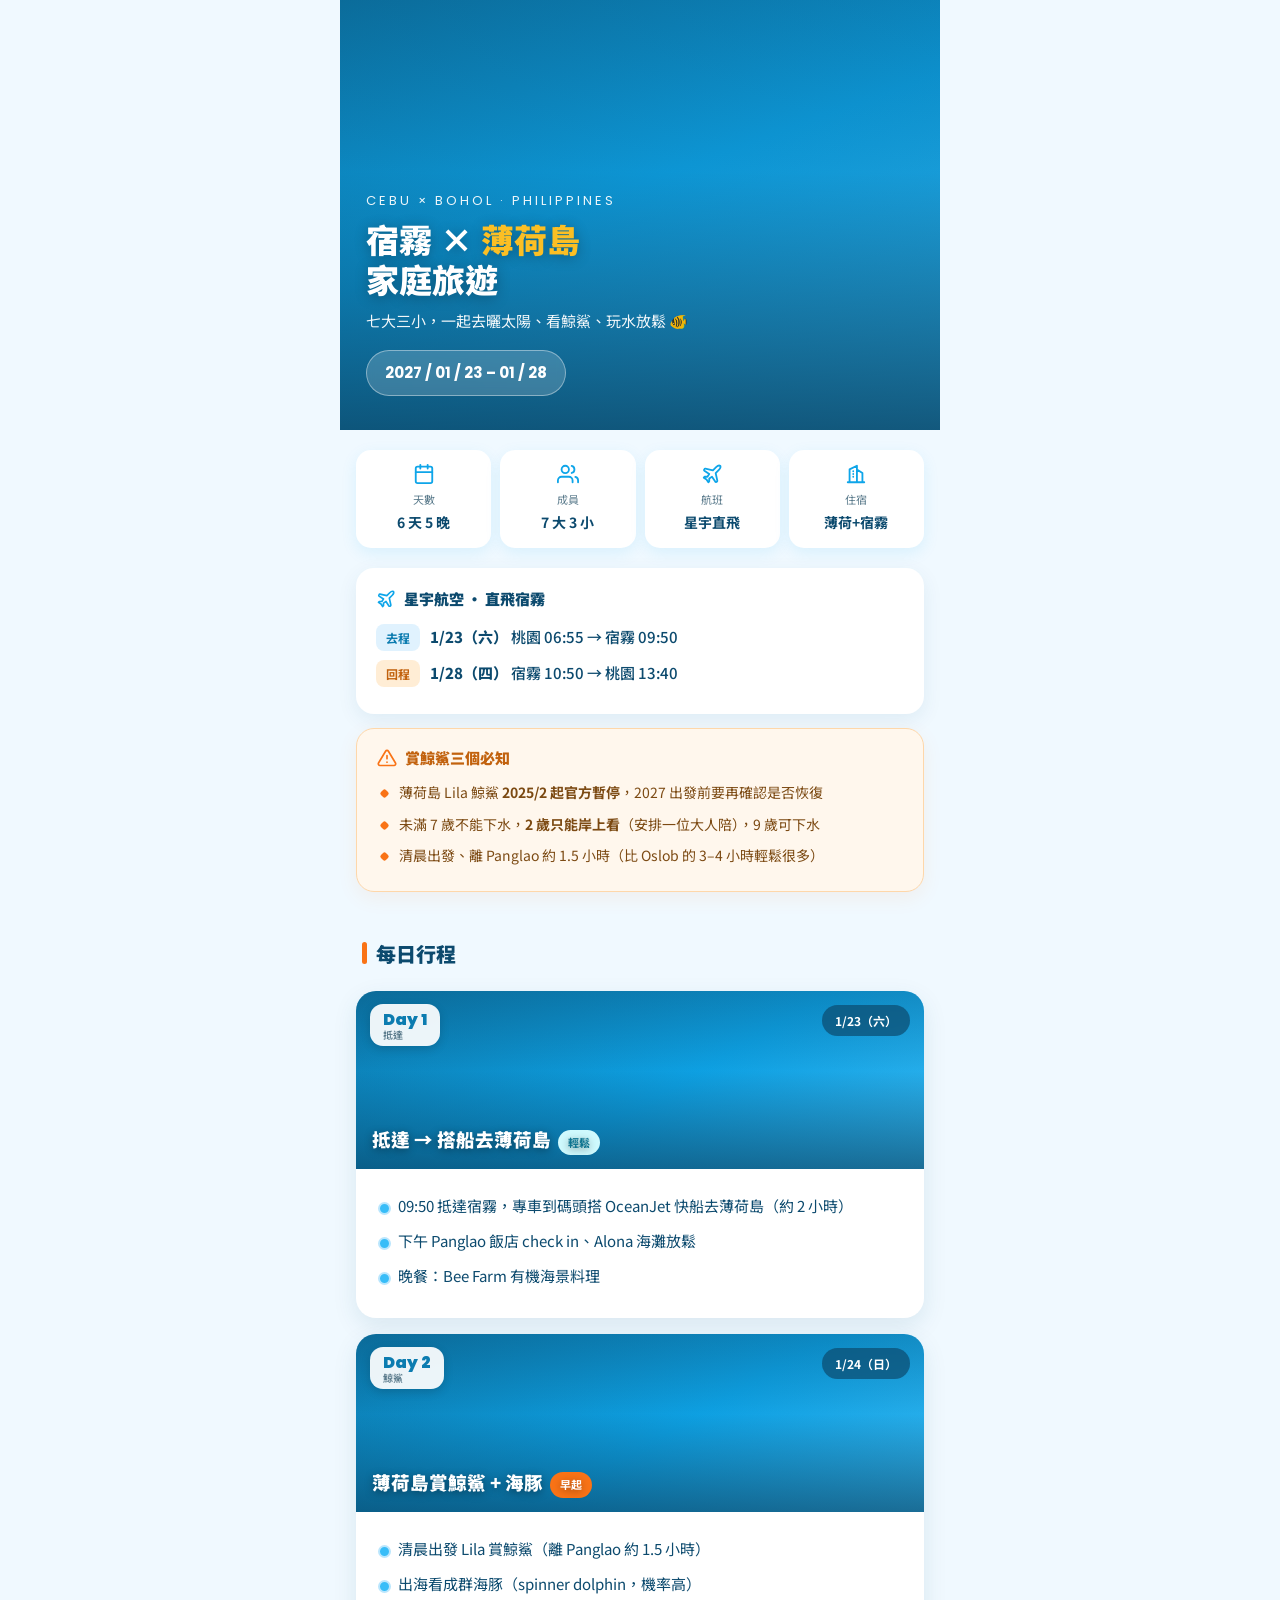
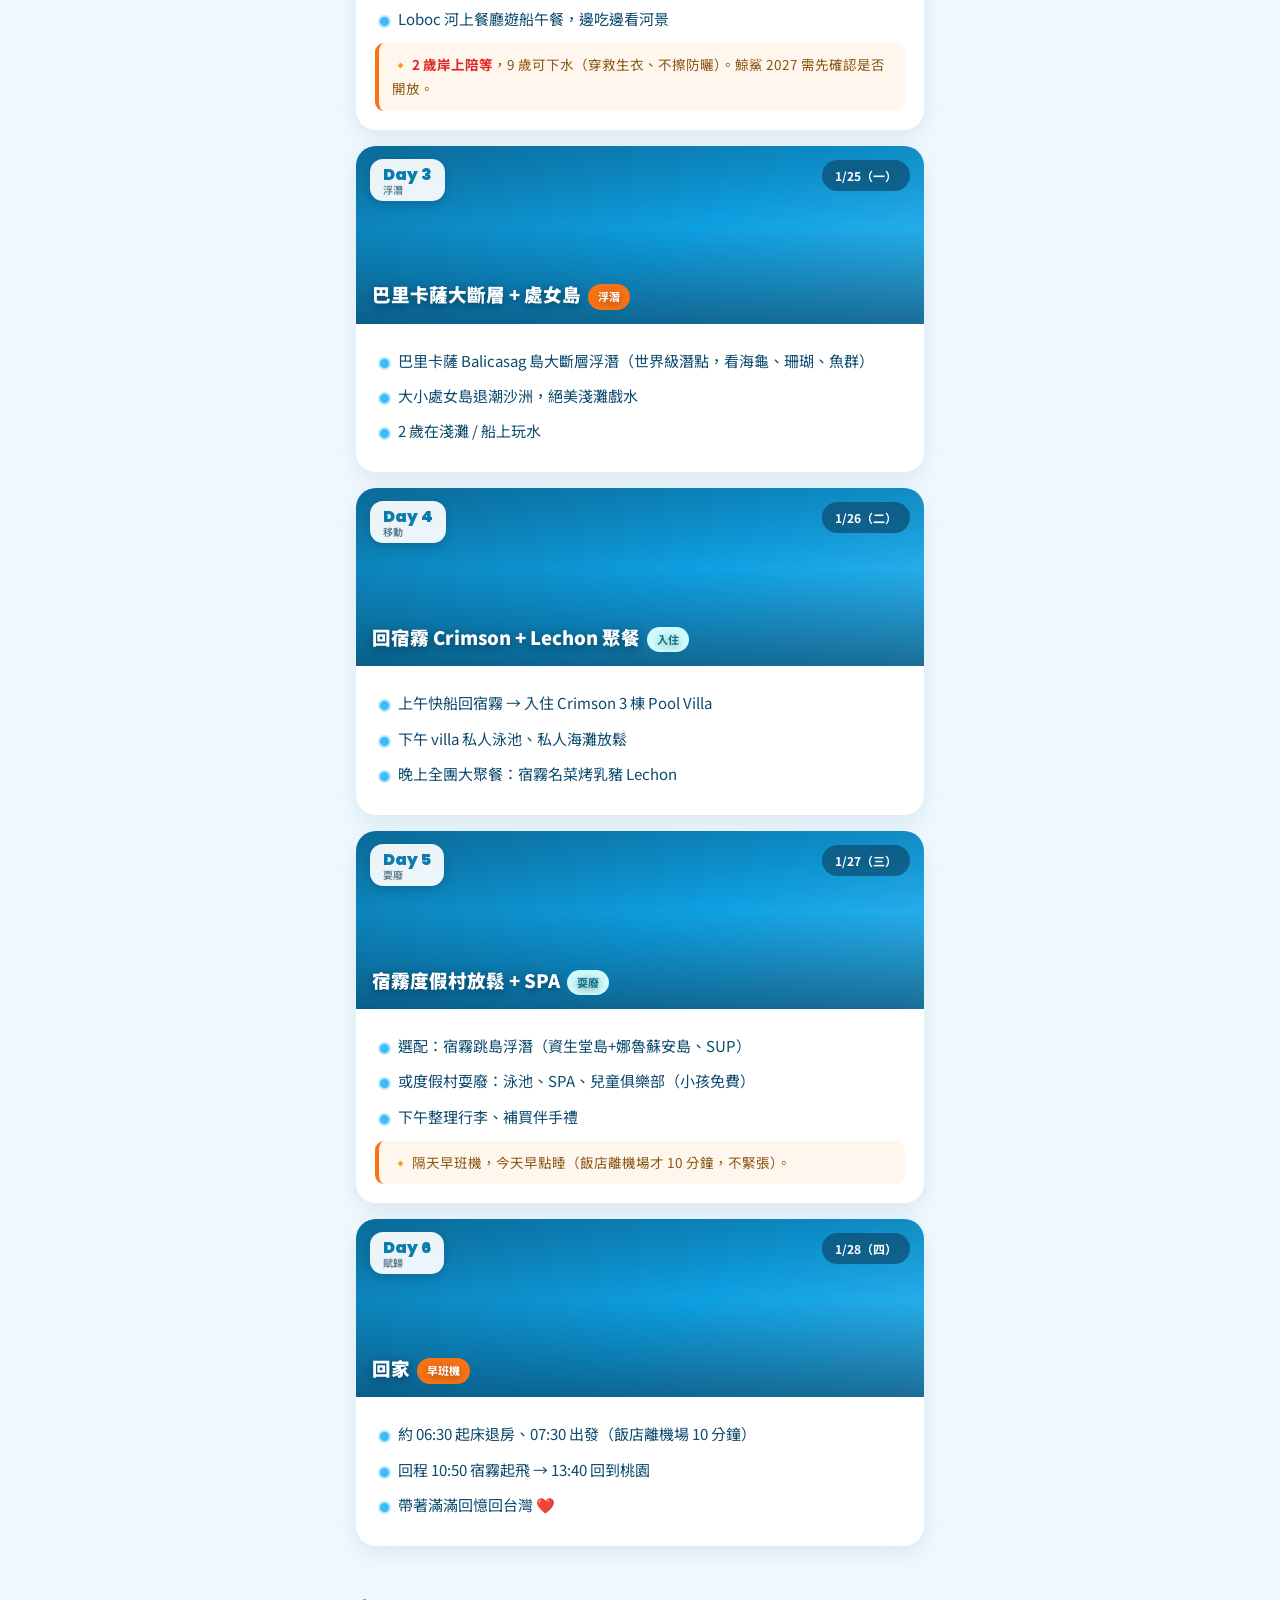
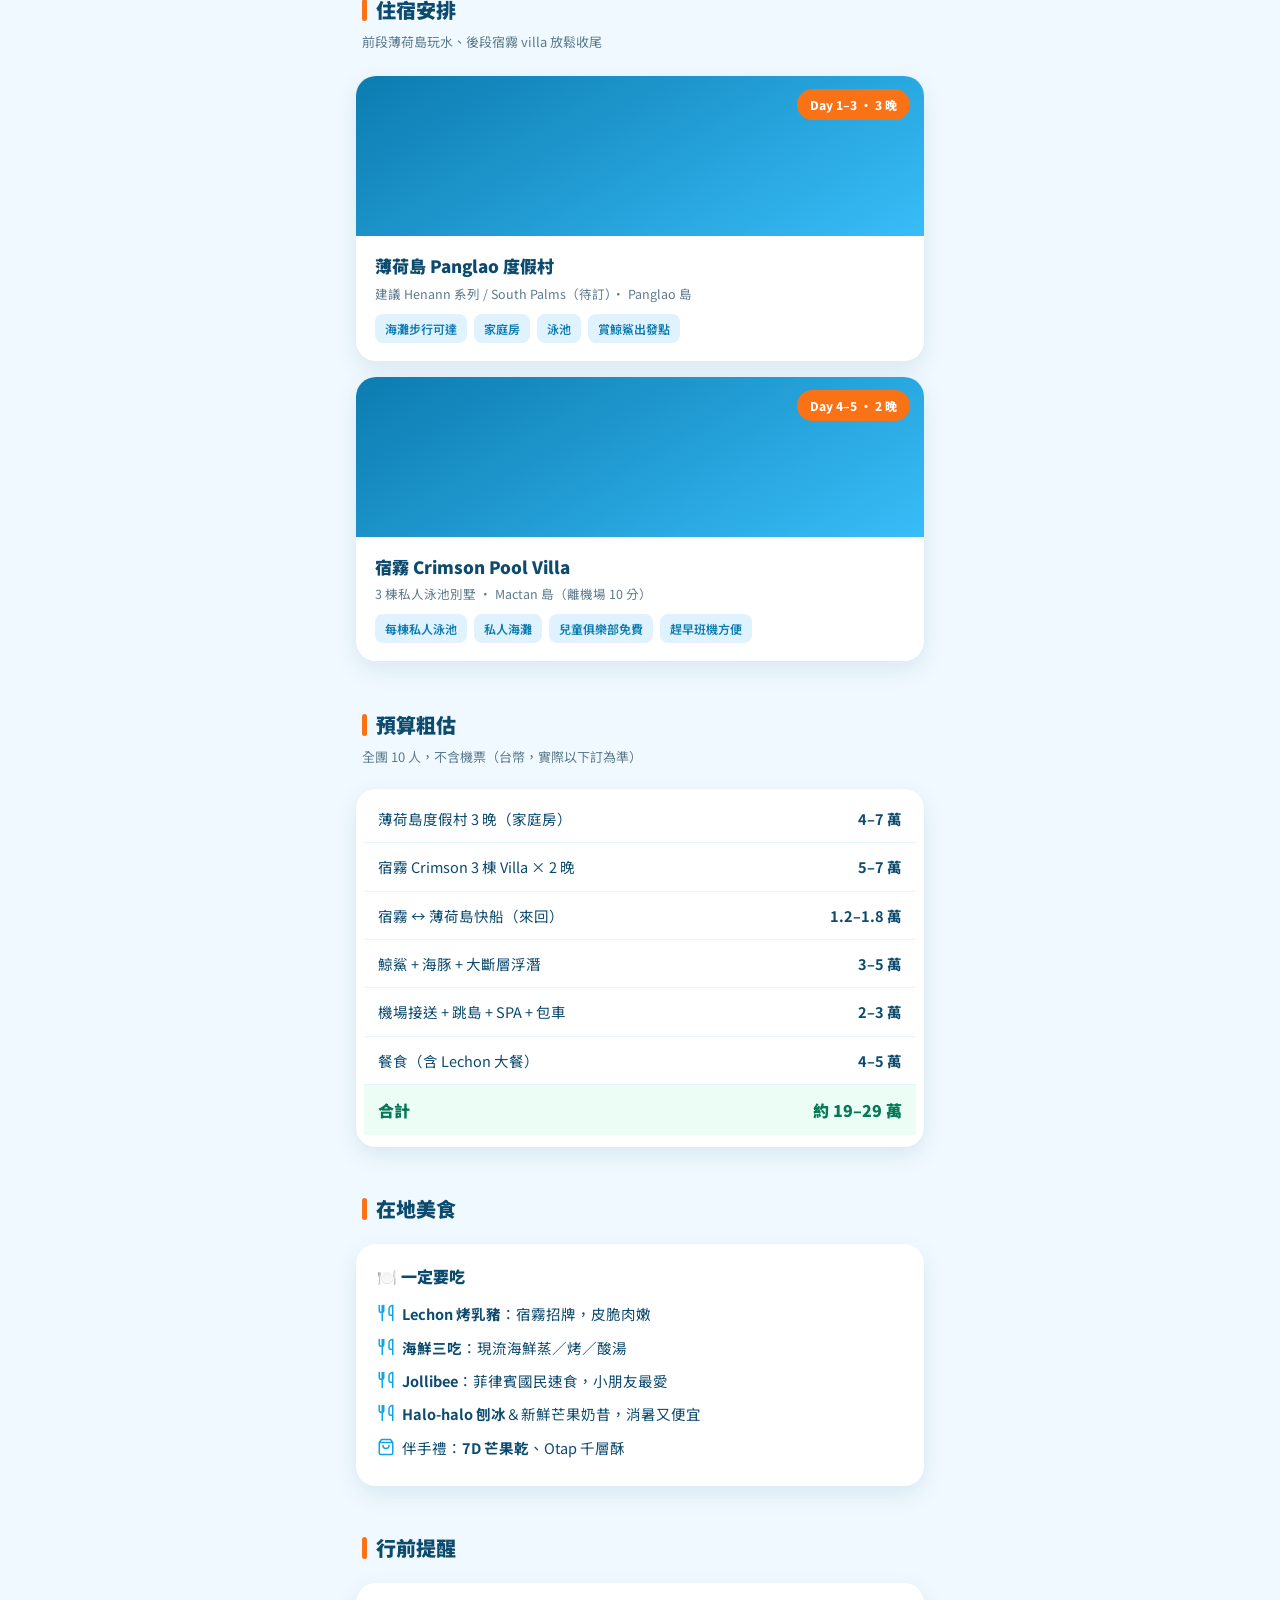
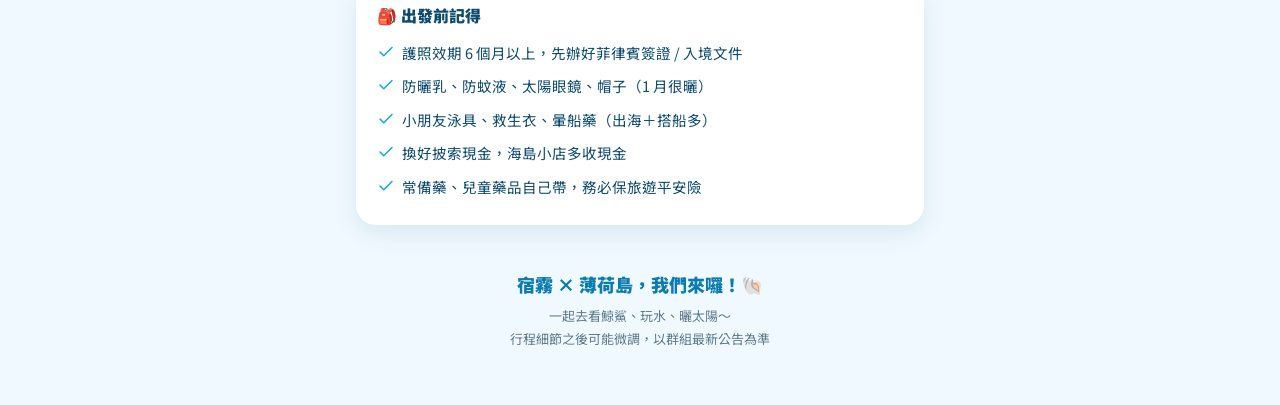
==== index.html @ 13f74c74 "宿霧薄荷島家庭旅遊行程 2027 Co-Authored-By: Claude Opus 4.8 (1M context) <noreply@anthropic.com>" ====
<!DOCTYPE html>
<html lang="zh-Hant">
<head>
<meta charset="UTF-8">
<meta name="viewport" content="width=device-width, initial-scale=1.0">
<title>宿霧 × 薄荷島家庭旅遊 2027 · 七大三小</title>
<link rel="preconnect" href="https://fonts.googleapis.com">
<link rel="preconnect" href="https://fonts.gstatic.com" crossorigin>
<link href="https://fonts.googleapis.com/css2?family=Noto+Sans+TC:wght@400;500;700;900&family=Poppins:wght@600;800&display=swap" rel="stylesheet">
<style>
  *{margin:0;padding:0;box-sizing:border-box;-webkit-tap-highlight-color:transparent;}
  :root{
    --primary:#0EA5E9; --primary-d:#0C7CB0; --secondary:#38BDF8;
    --cta:#F97316; --bg:#F0F9FF; --ink:#0C4A6E; --muted:#5b7b8c;
    --card:#ffffff; --sun:#FBBF24;
  }
  html{scroll-behavior:smooth;}
  body{
    font-family:"Noto Sans TC",-apple-system,"PingFang TC","Microsoft JhengHei",sans-serif;
    background:var(--bg); color:var(--ink); line-height:1.75; padding-bottom:48px;
  }
  .en{font-family:"Poppins","Noto Sans TC",sans-serif;}
  .wrap{max-width:600px;margin:0 auto;}
  img{display:block;width:100%;height:100%;object-fit:cover;}

  /* HERO */
  .hero{position:relative;height:430px;overflow:hidden;
    background:linear-gradient(160deg,#0C7CB0,#0EA5E9 45%,#38BDF8);}
  .hero>img{position:absolute;inset:0;}
  .hero::after{content:"";position:absolute;inset:0;
    background:linear-gradient(180deg,rgba(8,60,90,.25) 0%,rgba(8,60,90,.15) 40%,rgba(8,60,90,.78) 100%);}
  .hero-text{position:absolute;left:0;right:0;bottom:0;z-index:2;padding:0 26px 34px;color:#fff;}
  .hero-kicker{font-size:13px;letter-spacing:3px;opacity:.92;margin-bottom:8px;}
  .hero h1{font-size:33px;font-weight:900;line-height:1.2;text-shadow:0 2px 14px rgba(0,0,0,.3);}
  .hero h1 .accent{color:var(--sun);}
  .hero-sub{font-size:15px;margin-top:8px;opacity:.95;}
  .hero-date{display:inline-flex;align-items:center;gap:7px;margin-top:16px;
    background:rgba(255,255,255,.18);border:1px solid rgba(255,255,255,.4);
    backdrop-filter:blur(4px);border-radius:999px;padding:9px 18px;font-weight:700;font-size:15px;}

  /* INFO CHIPS */
  .info{display:grid;grid-template-columns:repeat(4,1fr);gap:9px;padding:20px 16px 6px;}
  .chip{background:var(--card);border-radius:15px;padding:13px 8px;text-align:center;
    box-shadow:0 5px 16px rgba(14,165,233,.10);}
  .chip .ic{color:var(--primary);margin:0 auto 5px;display:block;}
  .chip .label{font-size:11px;color:var(--muted);}
  .chip .val{font-size:14px;font-weight:700;margin-top:1px;}

  /* SECTION TITLE */
  .sec{font-size:20px;font-weight:900;padding:30px 22px 4px;display:flex;align-items:center;gap:9px;}
  .sec .bar{width:5px;height:22px;background:var(--cta);border-radius:3px;display:inline-block;}
  .sec-note{font-size:13px;color:var(--muted);padding:0 22px 6px;}

  /* FLIGHT CARD */
  .flight{background:var(--card);margin:14px 16px;border-radius:18px;padding:18px 20px;
    box-shadow:0 6px 20px rgba(12,74,110,.08);}
  .flight h3{font-size:15px;font-weight:900;margin-bottom:12px;display:flex;align-items:center;gap:8px;}
  .leg{display:flex;align-items:center;gap:10px;margin:9px 0;font-size:15px;}
  .leg .pill{font-size:12px;font-weight:700;border-radius:8px;padding:3px 10px;flex-shrink:0;}
  .pill.go{background:#e0f2fe;color:var(--primary-d);}
  .pill.back{background:#ffedd5;color:#c2620e;}
  .leg .route{font-weight:500;}
  .leg .route b{font-weight:800;}

  /* ALERT */
  .alert{background:#fff7ed;border:1px solid #fed7aa;margin:14px 16px;border-radius:18px;padding:16px 20px;
    box-shadow:0 6px 20px rgba(249,115,22,.08);}
  .alert h3{font-size:15px;font-weight:900;color:#c2620e;margin-bottom:9px;display:flex;align-items:center;gap:8px;}
  .alert ul{list-style:none;}
  .alert li{font-size:14px;padding-left:22px;position:relative;margin:7px 0;color:#7c4a13;}
  .alert li::before{content:"";position:absolute;left:4px;top:10px;width:7px;height:7px;border-radius:2px;background:var(--cta);transform:rotate(45deg);}

  /* DAY CARD */
  .day{background:var(--card);margin:16px 16px;border-radius:20px;overflow:hidden;
    box-shadow:0 8px 24px rgba(12,74,110,.10);}
  .day-photo{position:relative;height:178px;
    background:linear-gradient(150deg,var(--primary-d),var(--primary) 55%,var(--secondary));}
  .day-photo>img{position:absolute;inset:0;}
  .day-photo::after{content:"";position:absolute;inset:0;
    background:linear-gradient(180deg,rgba(8,60,90,.28),rgba(8,60,90,.05) 45%,rgba(8,60,90,.62));}
  .day-badge{position:absolute;top:13px;left:14px;z-index:2;
    background:rgba(255,255,255,.92);color:var(--primary-d);border-radius:13px;
    padding:6px 13px;font-weight:900;line-height:1;box-shadow:0 3px 10px rgba(0,0,0,.15);}
  .day-badge .en{font-size:16px;}
  .day-badge small{display:block;font-size:10px;font-weight:600;color:var(--muted);margin-top:2px;}
  .day-pin{position:absolute;top:14px;right:14px;z-index:2;
    background:rgba(12,74,110,.7);color:#fff;border-radius:999px;padding:5px 13px;font-size:12px;font-weight:700;backdrop-filter:blur(3px);}
  .day-cap{position:absolute;left:0;right:0;bottom:0;z-index:2;padding:0 16px 13px;color:#fff;}
  .day-cap .ttl{font-size:18.5px;font-weight:900;text-shadow:0 2px 8px rgba(0,0,0,.4);}
  .tag{display:inline-block;font-size:11px;font-weight:700;padding:3px 10px;border-radius:999px;margin-left:7px;vertical-align:middle;}
  .tag.relax{background:#cffafe;color:#0e7490;}
  .tag.adv{background:var(--cta);color:#fff;}
  .day-body{padding:15px 19px 19px;}
  .day-body ul{list-style:none;}
  .day-body li{position:relative;padding-left:23px;margin:9px 0;font-size:15px;}
  .day-body li::before{content:"";position:absolute;left:3px;top:9px;width:9px;height:9px;border-radius:50%;
    background:var(--secondary);border:2px solid #bae6fd;}
  .note{background:#fff7ed;border-left:4px solid var(--cta);padding:10px 13px;border-radius:9px;margin-top:11px;font-size:13.5px;color:#8a5512;}
  .note b{color:#dc2626;}

  /* HOTEL CARD */
  .hotel{background:var(--card);margin:16px 16px;border-radius:20px;overflow:hidden;box-shadow:0 8px 24px rgba(12,74,110,.10);}
  .hotel-photo{position:relative;height:160px;background:linear-gradient(150deg,#0C7CB0,#38BDF8);}
  .hotel-photo>img{position:absolute;inset:0;}
  .hotel-photo .nights{position:absolute;top:13px;right:14px;background:var(--cta);color:#fff;font-size:12px;font-weight:800;border-radius:999px;padding:5px 13px;z-index:2;}
  .hotel-body{padding:15px 19px 18px;}
  .hotel-body h3{font-size:17px;font-weight:900;}
  .hotel-body .loc{font-size:12.5px;color:var(--muted);margin:2px 0 9px;}
  .feats{display:flex;flex-wrap:wrap;gap:7px;}
  .feat{font-size:12px;background:#e0f2fe;color:var(--primary-d);border-radius:8px;padding:4px 10px;font-weight:600;}

  /* BUDGET */
  .budget{background:var(--card);margin:14px 16px;border-radius:20px;padding:6px 8px 12px;box-shadow:0 8px 24px rgba(12,74,110,.10);overflow:hidden;}
  .budget table{width:100%;border-collapse:collapse;}
  .budget td{padding:11px 14px;font-size:14.5px;border-bottom:1px solid #e6f4fb;}
  .budget tr:last-child td{border-bottom:none;}
  .budget td:last-child{text-align:right;font-weight:700;white-space:nowrap;}
  .budget .total td{background:#ecfdf5;color:#047857;font-weight:900;font-size:16px;}

  /* LIST CARD (food/tips) */
  .listcard{background:var(--card);margin:14px 16px;border-radius:20px;padding:18px 21px;box-shadow:0 8px 24px rgba(12,74,110,.10);}
  .listcard h3{font-size:16px;font-weight:900;margin-bottom:11px;display:flex;align-items:center;gap:8px;}
  .listcard li{list-style:none;position:relative;padding-left:25px;margin:8px 0;font-size:14.5px;}
  .listcard li svg{position:absolute;left:0;top:3px;color:var(--primary);}
  .listcard li b{color:var(--ink);}

  .foot{text-align:center;color:var(--muted);font-size:13px;padding:30px 22px 6px;}
  .foot .big{font-size:18px;font-weight:900;color:var(--primary-d);margin-bottom:5px;}

  @media(prefers-reduced-motion:no-preference){
    .day,.hotel,.flight,.alert,.budget,.listcard{animation:rise .6s ease both;}
    @keyframes rise{from{opacity:0;transform:translateY(16px);}to{opacity:1;transform:none;}}
  }
  svg{flex-shrink:0;}
</style>
</head>
<body>
<div class="wrap">

  <!-- HERO -->
  <header class="hero">
    <img src="https://images.unsplash.com/photo-1507525428034-b723cf961d3e?auto=format&fit=crop&w=1000&q=70" alt="菲律賓熱帶海島綠松石色海水沙灘" onerror="this.style.display='none'" loading="eager">
    <div class="hero-text">
      <div class="hero-kicker en">CEBU × BOHOL · PHILIPPINES</div>
      <h1>宿霧 × <span class="accent">薄荷島</span><br>家庭旅遊</h1>
      <div class="hero-sub">七大三小，一起去曬太陽、看鯨鯊、玩水放鬆 🐠</div>
      <div class="hero-date en">2027 / 01 / 23 – 01 / 28</div>
    </div>
  </header>

  <!-- INFO -->
  <section class="info">
    <div class="chip">
      <svg class="ic" width="22" height="22" viewBox="0 0 24 24" fill="none" stroke="currentColor" stroke-width="2" stroke-linecap="round" stroke-linejoin="round"><rect x="3" y="4" width="18" height="18" rx="2"/><path d="M16 2v4M8 2v4M3 10h18"/></svg>
      <div class="label">天數</div><div class="val">6 天 5 晚</div>
    </div>
    <div class="chip">
      <svg class="ic" width="22" height="22" viewBox="0 0 24 24" fill="none" stroke="currentColor" stroke-width="2" stroke-linecap="round" stroke-linejoin="round"><path d="M17 21v-2a4 4 0 0 0-4-4H5a4 4 0 0 0-4 4v2"/><circle cx="9" cy="7" r="4"/><path d="M23 21v-2a4 4 0 0 0-3-3.87M16 3.13a4 4 0 0 1 0 7.75"/></svg>
      <div class="label">成員</div><div class="val">7 大 3 小</div>
    </div>
    <div class="chip">
      <svg class="ic" width="22" height="22" viewBox="0 0 24 24" fill="none" stroke="currentColor" stroke-width="2" stroke-linecap="round" stroke-linejoin="round"><path d="M17.8 19.2 16 11l3.5-3.5C21 6 21.5 4 21 3c-1-.5-3 0-4.5 1.5L13 8 4.8 6.2c-.5-.1-.9.1-1.1.5l-.3.5c-.2.5-.1 1 .3 1.3L9 12l-2 3H4l-1 1 3 2 2 3 1-1v-3l3-2 3.5 5.3c.3.4.8.5 1.3.3l.5-.2c.4-.3.6-.7.5-1.2z"/></svg>
      <div class="label">航班</div><div class="val">星宇直飛</div>
    </div>
    <div class="chip">
      <svg class="ic" width="22" height="22" viewBox="0 0 24 24" fill="none" stroke="currentColor" stroke-width="2" stroke-linecap="round" stroke-linejoin="round"><path d="M3 21h18M5 21V7l8-4v18M19 21V11l-6-4"/><path d="M9 9v.01M9 12v.01M9 15v.01"/></svg>
      <div class="label">住宿</div><div class="val">薄荷+宿霧</div>
    </div>
  </section>

  <!-- FLIGHT -->
  <section class="flight">
    <h3><svg width="20" height="20" viewBox="0 0 24 24" fill="none" stroke="#0EA5E9" stroke-width="2" stroke-linecap="round" stroke-linejoin="round"><path d="M17.8 19.2 16 11l3.5-3.5C21 6 21.5 4 21 3c-1-.5-3 0-4.5 1.5L13 8 4.8 6.2c-.5-.1-.9.1-1.1.5l-.3.5c-.2.5-.1 1 .3 1.3L9 12l-2 3H4l-1 1 3 2 2 3 1-1v-3l3-2 3.5 5.3c.3.4.8.5 1.3.3l.5-.2c.4-.3.6-.7.5-1.2z"/></svg>星宇航空 · 直飛宿霧</h3>
    <div class="leg"><span class="pill go">去程</span><span class="route"><b>1/23（六）</b> 桃園 06:55 → 宿霧 09:50</span></div>
    <div class="leg"><span class="pill back">回程</span><span class="route"><b>1/28（四）</b> 宿霧 10:50 → 桃園 13:40</span></div>
  </section>

  <!-- ALERT 鯨鯊 -->
  <section class="alert">
    <h3><svg width="20" height="20" viewBox="0 0 24 24" fill="none" stroke="#F97316" stroke-width="2" stroke-linecap="round" stroke-linejoin="round"><path d="M10.29 3.86 1.82 18a2 2 0 0 0 1.71 3h16.94a2 2 0 0 0 1.71-3L13.71 3.86a2 2 0 0 0-3.42 0z"/><path d="M12 9v4M12 17h.01"/></svg>賞鯨鯊三個必知</h3>
    <ul>
      <li>薄荷島 Lila 鯨鯊 <b>2025/2 起官方暫停</b>，2027 出發前要再確認是否恢復</li>
      <li>未滿 7 歲不能下水，<b>2 歲只能岸上看</b>（安排一位大人陪），9 歲可下水</li>
      <li>清晨出發、離 Panglao 約 1.5 小時（比 Oslob 的 3–4 小時輕鬆很多）</li>
    </ul>
  </section>

  <!-- DAILY -->
  <h2 class="sec"><span class="bar"></span>每日行程</h2>

  <!-- DAY 1 -->
  <article class="day">
    <div class="day-photo">
      <img src="https://images.unsplash.com/photo-1519046904884-53103b34b206?auto=format&fit=crop&w=1000&q=70" alt="薄荷島 Panglao 椰林白沙灘" onerror="this.style.display='none'" loading="lazy">
      <div class="day-badge"><span class="en">Day 1</span><small>抵達</small></div>
      <div class="day-pin">1/23（六）</div>
      <div class="day-cap"><div class="ttl">抵達 → 搭船去薄荷島<span class="tag relax">輕鬆</span></div></div>
    </div>
    <div class="day-body"><ul>
      <li>09:50 抵達宿霧，專車到碼頭搭 OceanJet 快船去薄荷島（約 2 小時）</li>
      <li>下午 Panglao 飯店 check in、Alona 海灘放鬆</li>
      <li>晚餐：Bee Farm 有機海景料理</li>
    </ul></div>
  </article>

  <!-- DAY 2 -->
  <article class="day">
    <div class="day-photo">
      <img src="https://images.unsplash.com/photo-1560275619-4662e36fa65c?auto=format&fit=crop&w=1000&q=70" alt="與鯨鯊在海中共游" onerror="this.style.display='none'" loading="lazy">
      <div class="day-badge"><span class="en">Day 2</span><small>鯨鯊</small></div>
      <div class="day-pin">1/24（日）</div>
      <div class="day-cap"><div class="ttl">薄荷島賞鯨鯊 + 海豚<span class="tag adv">早起</span></div></div>
    </div>
    <div class="day-body"><ul>
      <li>清晨出發 Lila 賞鯨鯊（離 Panglao 約 1.5 小時）</li>
      <li>出海看成群海豚（spinner dolphin，機率高）</li>
      <li>Loboc 河上餐廳遊船午餐，邊吃邊看河景</li>
    </ul>
    <div class="note">🔸 <b>2 歲岸上陪等</b>，9 歲可下水（穿救生衣、不擦防曬）。鯨鯊 2027 需先確認是否開放。</div>
    </div>
  </article>

  <!-- DAY 3 -->
  <article class="day">
    <div class="day-photo">
      <img src="https://images.unsplash.com/photo-1544551763-46a013bb70d5?auto=format&fit=crop&w=1000&q=70" alt="珊瑚礁浮潛熱帶魚群" onerror="this.style.display='none'" loading="lazy">
      <div class="day-badge"><span class="en">Day 3</span><small>浮潛</small></div>
      <div class="day-pin">1/25（一）</div>
      <div class="day-cap"><div class="ttl">巴里卡薩大斷層 + 處女島<span class="tag adv">浮潛</span></div></div>
    </div>
    <div class="day-body"><ul>
      <li>巴里卡薩 Balicasag 島大斷層浮潛（世界級潛點，看海龜、珊瑚、魚群）</li>
      <li>大小處女島退潮沙洲，絕美淺灘戲水</li>
      <li>2 歲在淺灘 / 船上玩水</li>
    </ul></div>
  </article>

  <!-- DAY 4 -->
  <article class="day">
    <div class="day-photo">
      <img src="https://images.unsplash.com/photo-1571896349842-33c89424de2d?auto=format&fit=crop&w=1000&q=70" alt="宿霧度假村泳池別墅" onerror="this.style.display='none'" loading="lazy">
      <div class="day-badge"><span class="en">Day 4</span><small>移動</small></div>
      <div class="day-pin">1/26（二）</div>
      <div class="day-cap"><div class="ttl">回宿霧 Crimson + Lechon 聚餐<span class="tag relax">入住</span></div></div>
    </div>
    <div class="day-body"><ul>
      <li>上午快船回宿霧 → 入住 Crimson 3 棟 Pool Villa</li>
      <li>下午 villa 私人泳池、私人海灘放鬆</li>
      <li>晚上全團大聚餐：宿霧名菜烤乳豬 Lechon</li>
    </ul></div>
  </article>

  <!-- DAY 5 -->
  <article class="day">
    <div class="day-photo">
      <img src="https://images.unsplash.com/photo-1582719508461-905c673771fd?auto=format&fit=crop&w=1000&q=70" alt="度假村泳池棕櫚樹放鬆" onerror="this.style.display='none'" loading="lazy">
      <div class="day-badge"><span class="en">Day 5</span><small>耍廢</small></div>
      <div class="day-pin">1/27（三）</div>
      <div class="day-cap"><div class="ttl">宿霧度假村放鬆 + SPA<span class="tag relax">耍廢</span></div></div>
    </div>
    <div class="day-body"><ul>
      <li>選配：宿霧跳島浮潛（資生堂島+娜魯蘇安島、SUP）</li>
      <li>或度假村耍廢：泳池、SPA、兒童俱樂部（小孩免費）</li>
      <li>下午整理行李、補買伴手禮</li>
    </ul>
    <div class="note">🔸 隔天早班機，今天早點睡（飯店離機場才 10 分鐘，不緊張）。</div>
    </div>
  </article>

  <!-- DAY 6 -->
  <article class="day">
    <div class="day-photo">
      <img src="https://images.unsplash.com/photo-1436491865332-7a61a109cc05?auto=format&fit=crop&w=1000&q=70" alt="飛機在雲層上飛行回家" onerror="this.style.display='none'" loading="lazy">
      <div class="day-badge"><span class="en">Day 6</span><small>賦歸</small></div>
      <div class="day-pin">1/28（四）</div>
      <div class="day-cap"><div class="ttl">回家<span class="tag adv">早班機</span></div></div>
    </div>
    <div class="day-body"><ul>
      <li>約 06:30 起床退房、07:30 出發（飯店離機場 10 分鐘）</li>
      <li>回程 10:50 宿霧起飛 → 13:40 回到桃園</li>
      <li>帶著滿滿回憶回台灣 ❤️</li>
    </ul></div>
  </article>

  <!-- HOTELS -->
  <h2 class="sec"><span class="bar"></span>住宿安排</h2>
  <p class="sec-note">前段薄荷島玩水、後段宿霧 villa 放鬆收尾</p>

  <article class="hotel">
    <div class="hotel-photo">
      <img src="https://images.unsplash.com/photo-1540541338287-41700207dee6?auto=format&fit=crop&w=1000&q=70" alt="薄荷島 Panglao 海邊度假村" onerror="this.style.display='none'" loading="lazy">
      <div class="nights">Day 1–3 · 3 晚</div>
    </div>
    <div class="hotel-body">
      <h3>薄荷島 Panglao 度假村</h3>
      <div class="loc">建議 Henann 系列 / South Palms（待訂）· Panglao 島</div>
      <div class="feats"><span class="feat">海灘步行可達</span><span class="feat">家庭房</span><span class="feat">泳池</span><span class="feat">賞鯨鯊出發點</span></div>
    </div>
  </article>

  <article class="hotel">
    <div class="hotel-photo">
      <img src="https://images.unsplash.com/photo-1582719478250-c89cae4dc85b?auto=format&fit=crop&w=1000&q=70" alt="宿霧 Crimson 私人泳池別墅" onerror="this.style.display='none'" loading="lazy">
      <div class="nights">Day 4–5 · 2 晚</div>
    </div>
    <div class="hotel-body">
      <h3>宿霧 Crimson Pool Villa</h3>
      <div class="loc">3 棟私人泳池別墅 · Mactan 島（離機場 10 分）</div>
      <div class="feats"><span class="feat">每棟私人泳池</span><span class="feat">私人海灘</span><span class="feat">兒童俱樂部免費</span><span class="feat">趕早班機方便</span></div>
    </div>
  </article>

  <!-- BUDGET -->
  <h2 class="sec"><span class="bar"></span>預算粗估</h2>
  <p class="sec-note">全團 10 人，不含機票（台幣，實際以下訂為準）</p>
  <section class="budget">
    <table>
      <tr><td>薄荷島度假村 3 晚（家庭房）</td><td>4–7 萬</td></tr>
      <tr><td>宿霧 Crimson 3 棟 Villa × 2 晚</td><td>5–7 萬</td></tr>
      <tr><td>宿霧 ↔ 薄荷島快船（來回）</td><td>1.2–1.8 萬</td></tr>
      <tr><td>鯨鯊 + 海豚 + 大斷層浮潛</td><td>3–5 萬</td></tr>
      <tr><td>機場接送 + 跳島 + SPA + 包車</td><td>2–3 萬</td></tr>
      <tr><td>餐食（含 Lechon 大餐）</td><td>4–5 萬</td></tr>
      <tr class="total"><td>合計</td><td>約 19–29 萬</td></tr>
    </table>
  </section>

  <!-- FOOD -->
  <h2 class="sec"><span class="bar"></span>在地美食</h2>
  <div class="listcard">
    <h3>🍽️ 一定要吃</h3>
    <ul>
      <li><svg width="18" height="18" viewBox="0 0 24 24" fill="none" stroke="currentColor" stroke-width="2" stroke-linecap="round"><path d="M3 2v7c0 1.1.9 2 2 2h2a2 2 0 0 0 2-2V2M7 2v20M21 15V2a5 5 0 0 0-5 5v6c0 1.1.9 2 2 2h3zm0 0v7"/></svg><b>Lechon 烤乳豬</b>：宿霧招牌，皮脆肉嫩</li>
      <li><svg width="18" height="18" viewBox="0 0 24 24" fill="none" stroke="currentColor" stroke-width="2" stroke-linecap="round"><path d="M3 2v7c0 1.1.9 2 2 2h2a2 2 0 0 0 2-2V2M7 2v20M21 15V2a5 5 0 0 0-5 5v6c0 1.1.9 2 2 2h3zm0 0v7"/></svg><b>海鮮三吃</b>：現流海鮮蒸／烤／酸湯</li>
      <li><svg width="18" height="18" viewBox="0 0 24 24" fill="none" stroke="currentColor" stroke-width="2" stroke-linecap="round"><path d="M3 2v7c0 1.1.9 2 2 2h2a2 2 0 0 0 2-2V2M7 2v20M21 15V2a5 5 0 0 0-5 5v6c0 1.1.9 2 2 2h3zm0 0v7"/></svg><b>Jollibee</b>：菲律賓國民速食，小朋友最愛</li>
      <li><svg width="18" height="18" viewBox="0 0 24 24" fill="none" stroke="currentColor" stroke-width="2" stroke-linecap="round"><path d="M3 2v7c0 1.1.9 2 2 2h2a2 2 0 0 0 2-2V2M7 2v20M21 15V2a5 5 0 0 0-5 5v6c0 1.1.9 2 2 2h3zm0 0v7"/></svg><b>Halo-halo 刨冰</b>＆新鮮芒果奶昔，消暑又便宜</li>
      <li><svg width="18" height="18" viewBox="0 0 24 24" fill="none" stroke="currentColor" stroke-width="2" stroke-linecap="round"><path d="M6 2 3 6v14a2 2 0 0 0 2 2h14a2 2 0 0 0 2-2V6l-3-4zM3 6h18M16 10a4 4 0 0 1-8 0"/></svg>伴手禮：<b>7D 芒果乾</b>、Otap 千層酥</li>
    </ul>
  </div>

  <!-- TIPS -->
  <h2 class="sec"><span class="bar"></span>行前提醒</h2>
  <div class="listcard">
    <h3>🎒 出發前記得</h3>
    <ul>
      <li><svg width="18" height="18" viewBox="0 0 24 24" fill="none" stroke="currentColor" stroke-width="2" stroke-linecap="round" stroke-linejoin="round"><path d="M20 6 9 17l-5-5"/></svg>護照效期 6 個月以上，先辦好菲律賓簽證 / 入境文件</li>
      <li><svg width="18" height="18" viewBox="0 0 24 24" fill="none" stroke="currentColor" stroke-width="2" stroke-linecap="round" stroke-linejoin="round"><path d="M20 6 9 17l-5-5"/></svg>防曬乳、防蚊液、太陽眼鏡、帽子（1 月很曬）</li>
      <li><svg width="18" height="18" viewBox="0 0 24 24" fill="none" stroke="currentColor" stroke-width="2" stroke-linecap="round" stroke-linejoin="round"><path d="M20 6 9 17l-5-5"/></svg>小朋友泳具、救生衣、暈船藥（出海＋搭船多）</li>
      <li><svg width="18" height="18" viewBox="0 0 24 24" fill="none" stroke="currentColor" stroke-width="2" stroke-linecap="round" stroke-linejoin="round"><path d="M20 6 9 17l-5-5"/></svg>換好披索現金，海島小店多收現金</li>
      <li><svg width="18" height="18" viewBox="0 0 24 24" fill="none" stroke="currentColor" stroke-width="2" stroke-linecap="round" stroke-linejoin="round"><path d="M20 6 9 17l-5-5"/></svg>常備藥、兒童藥品自己帶，務必保旅遊平安險</li>
    </ul>
  </div>

  <footer class="foot">
    <div class="big">宿霧 × 薄荷島，我們來囉！🐚</div>
    一起去看鯨鯊、玩水、曬太陽～<br>
    行程細節之後可能微調，以群組最新公告為準
  </footer>

</div>
</body>
</html>
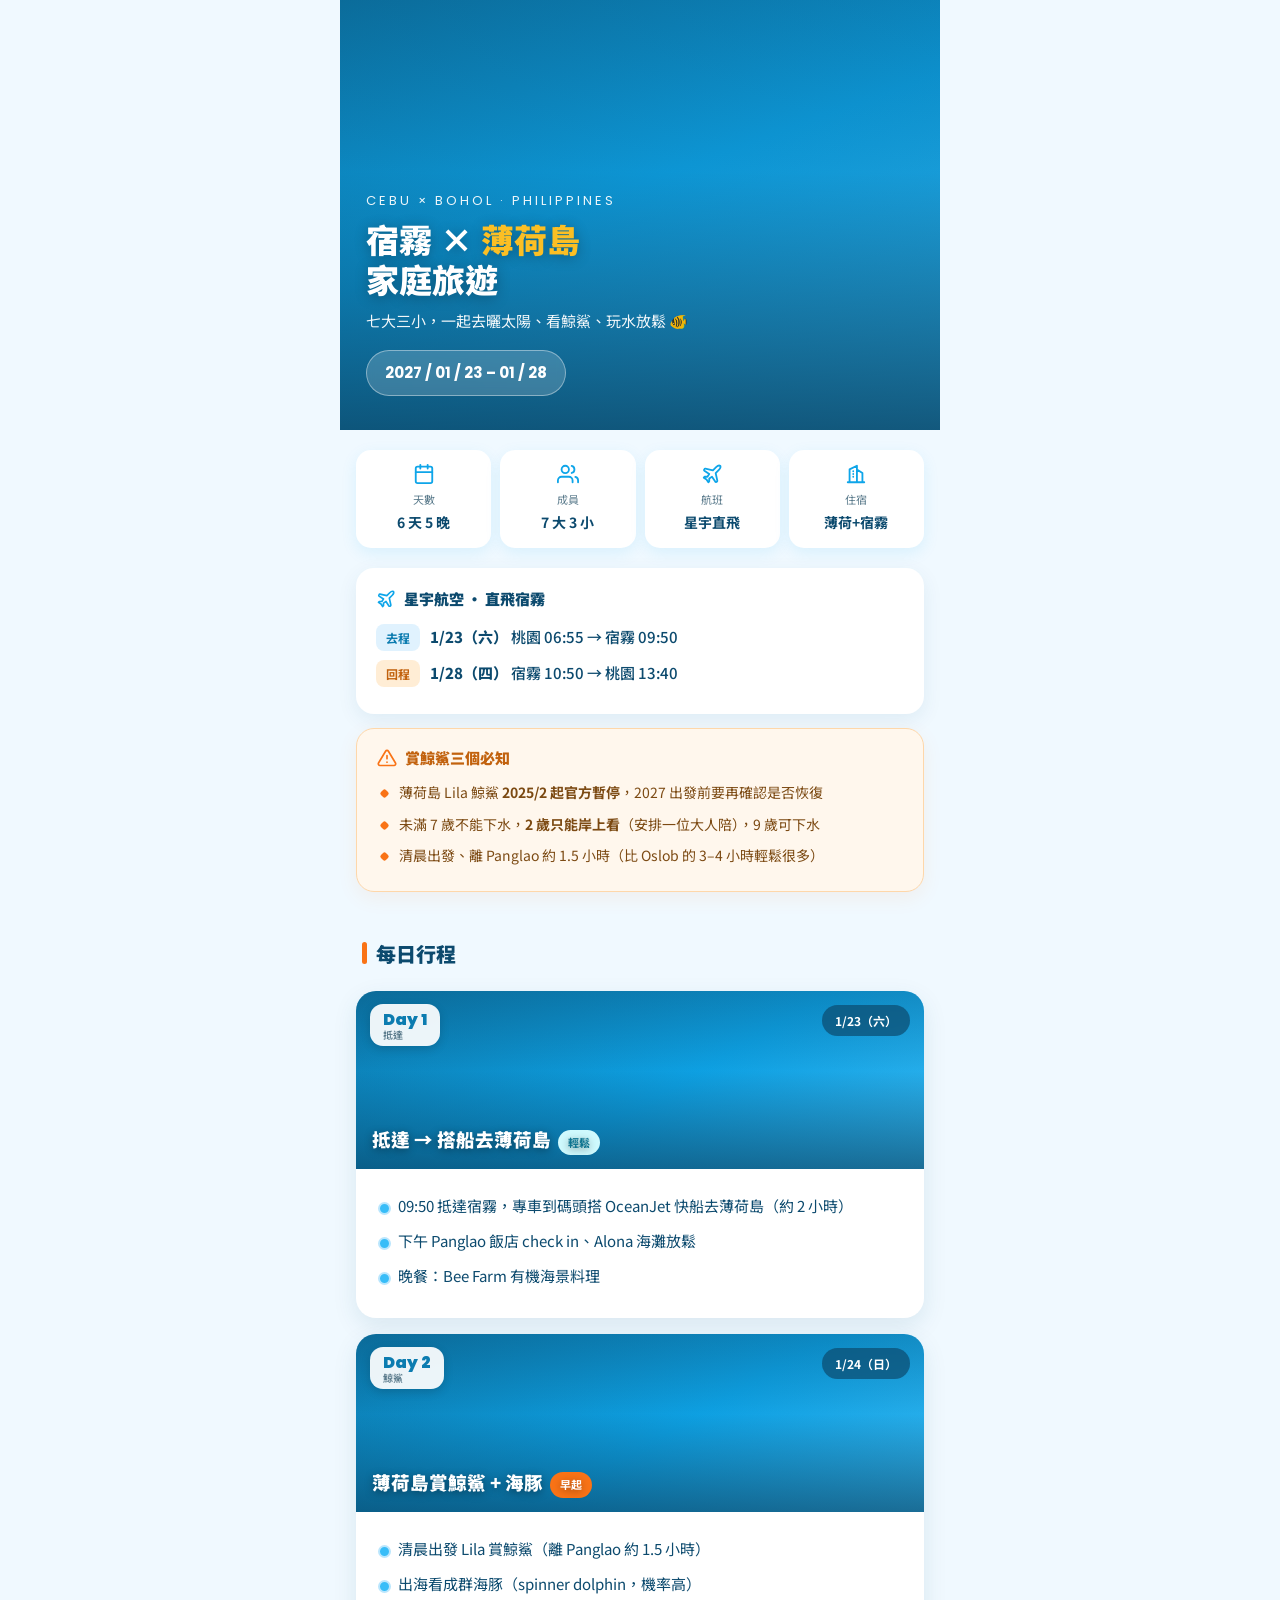
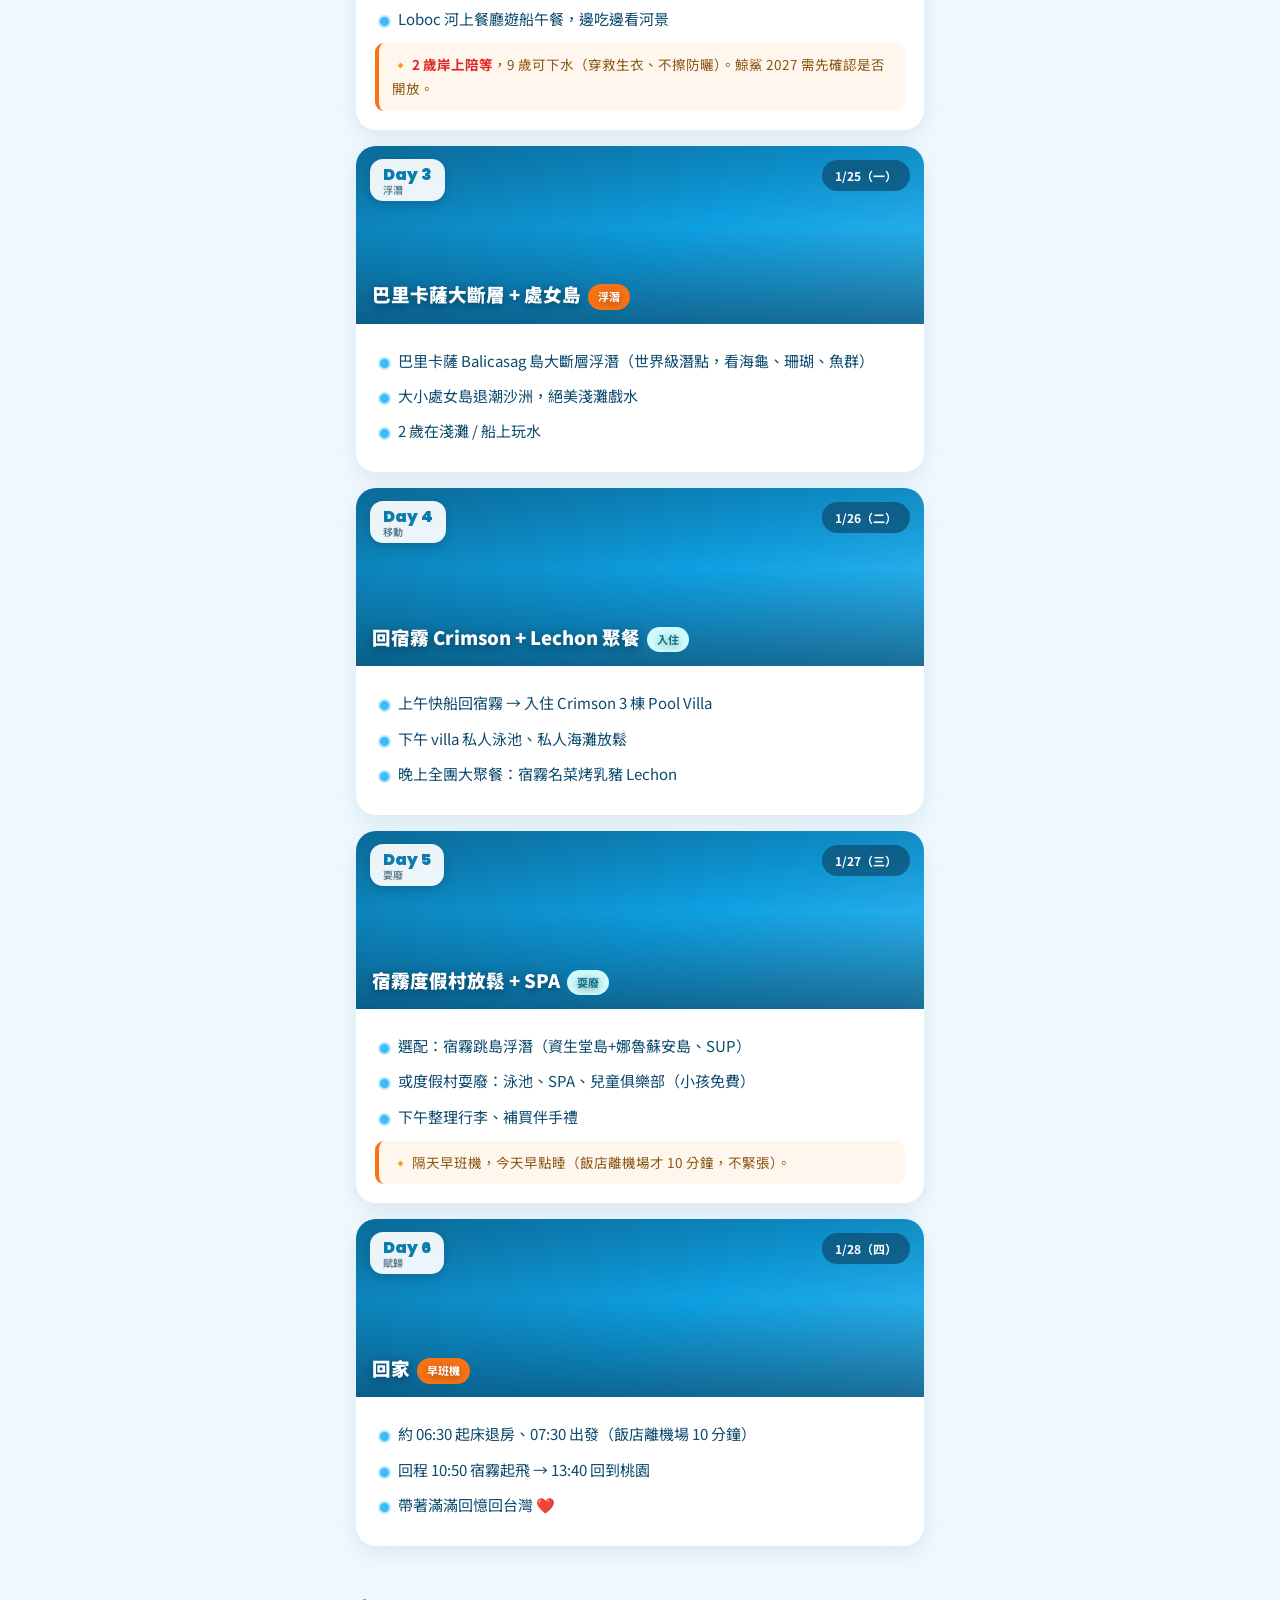
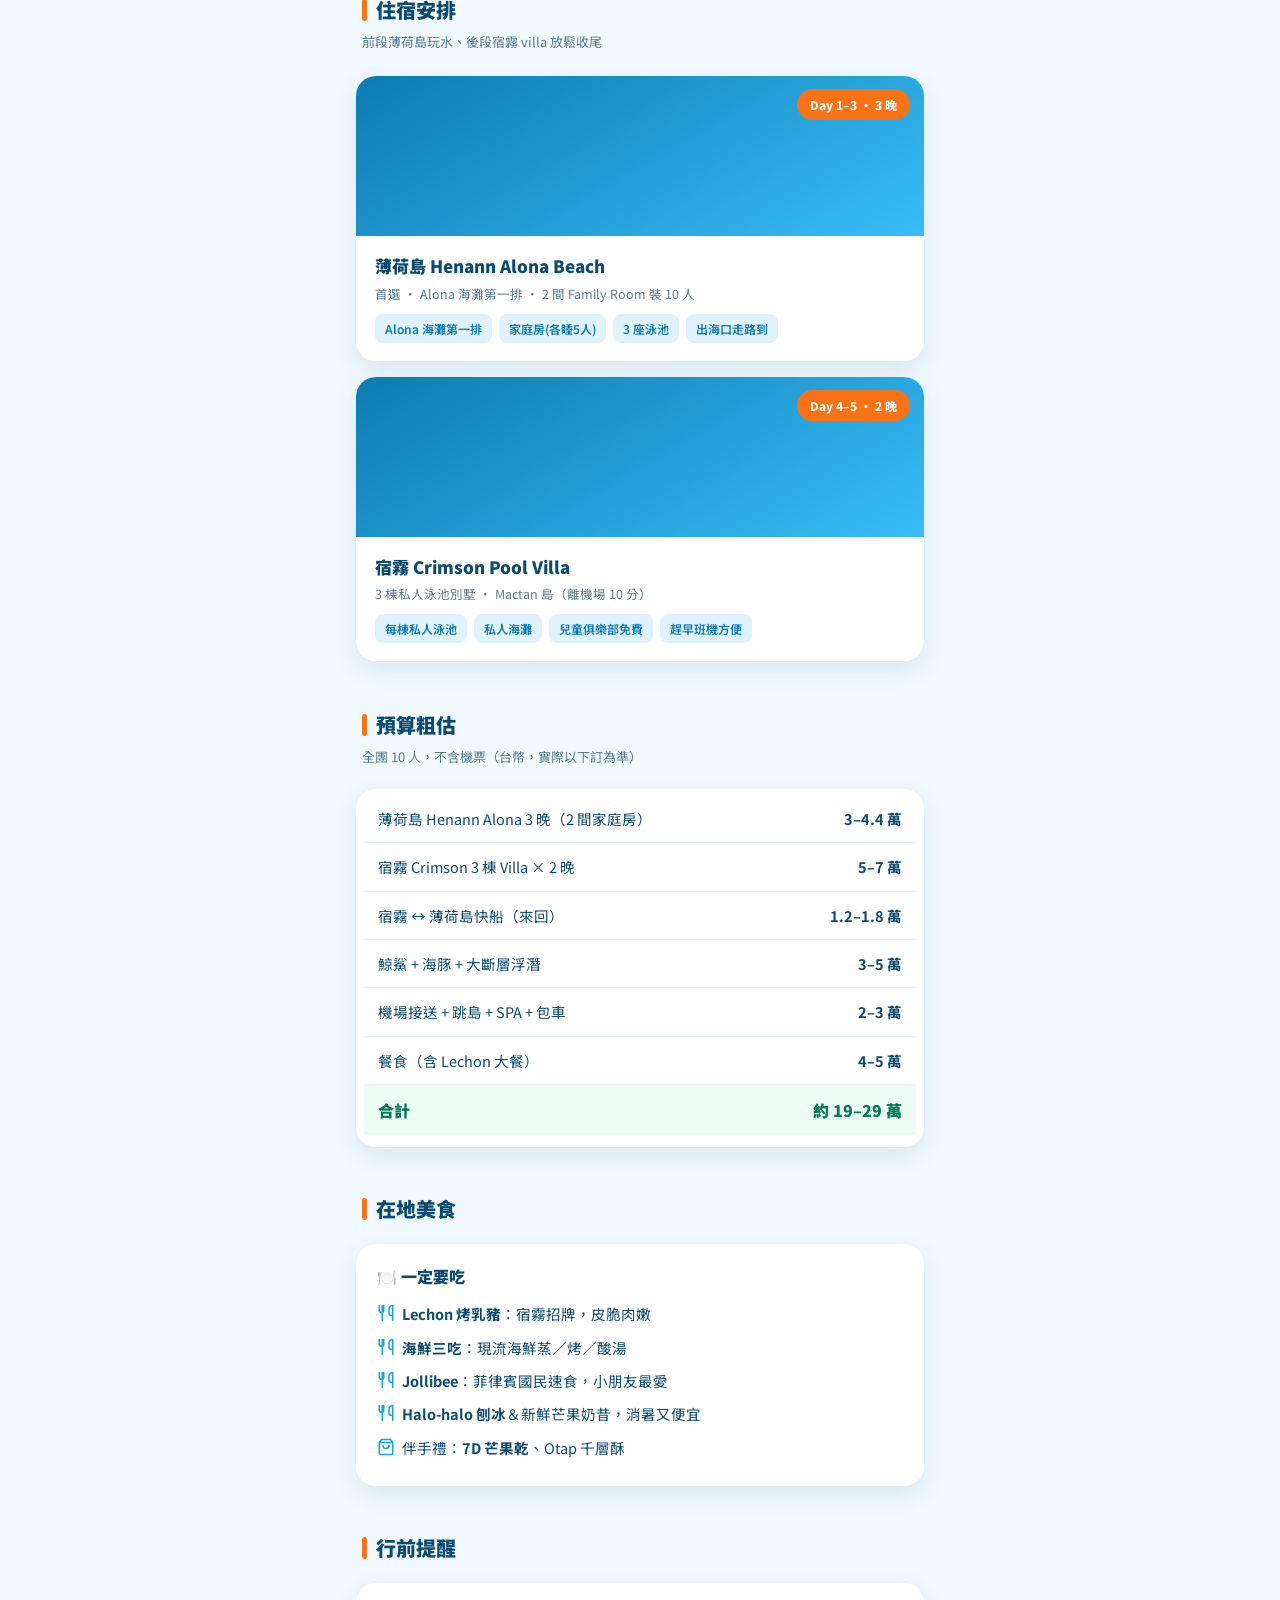
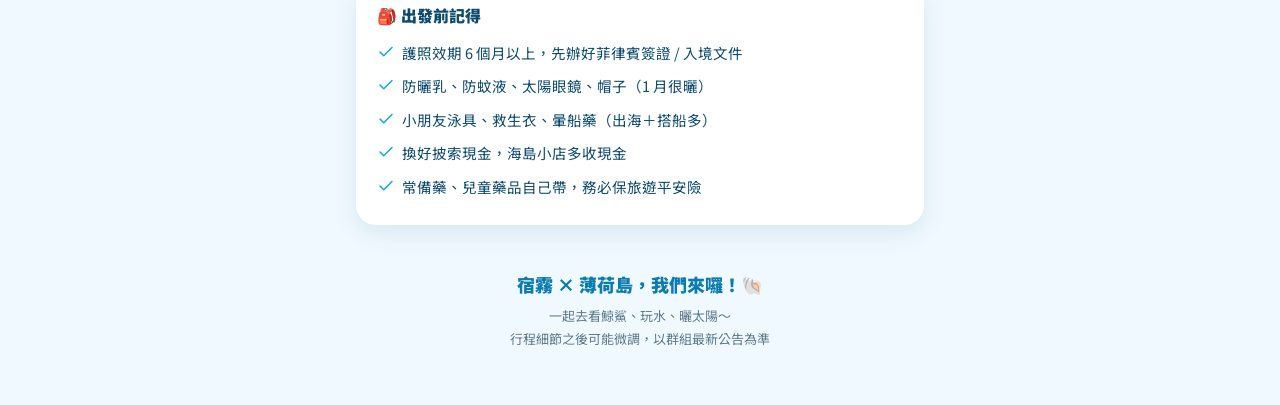
==== commit 4c2f0a24: "補上薄荷島飯店首選 Henann Alona Beach Co-Authored-By: Claude Opus 4.8 (1M context) <noreply@anthropic.com>" ====
--- a/index.html
+++ b/index.html
@@ -292,9 +292,9 @@
       <div class="nights">Day 1–3 · 3 晚</div>
     </div>
     <div class="hotel-body">
-      <h3>薄荷島 Panglao 度假村</h3>
-      <div class="loc">建議 Henann 系列 / South Palms（待訂）· Panglao 島</div>
-      <div class="feats"><span class="feat">海灘步行可達</span><span class="feat">家庭房</span><span class="feat">泳池</span><span class="feat">賞鯨鯊出發點</span></div>
+      <h3>薄荷島 Henann Alona Beach</h3>
+      <div class="loc">首選 · Alona 海灘第一排 · 2 間 Family Room 裝 10 人</div>
+      <div class="feats"><span class="feat">Alona 海灘第一排</span><span class="feat">家庭房(各睡5人)</span><span class="feat">3 座泳池</span><span class="feat">出海口走路到</span></div>
     </div>
   </article>
 
@@ -315,7 +315,7 @@
   <p class="sec-note">全團 10 人，不含機票（台幣，實際以下訂為準）</p>
   <section class="budget">
     <table>
-      <tr><td>薄荷島度假村 3 晚（家庭房）</td><td>4–7 萬</td></tr>
+      <tr><td>薄荷島 Henann Alona 3 晚（2 間家庭房）</td><td>3–4.4 萬</td></tr>
       <tr><td>宿霧 Crimson 3 棟 Villa × 2 晚</td><td>5–7 萬</td></tr>
       <tr><td>宿霧 ↔ 薄荷島快船（來回）</td><td>1.2–1.8 萬</td></tr>
       <tr><td>鯨鯊 + 海豚 + 大斷層浮潛</td><td>3–5 萬</td></tr>
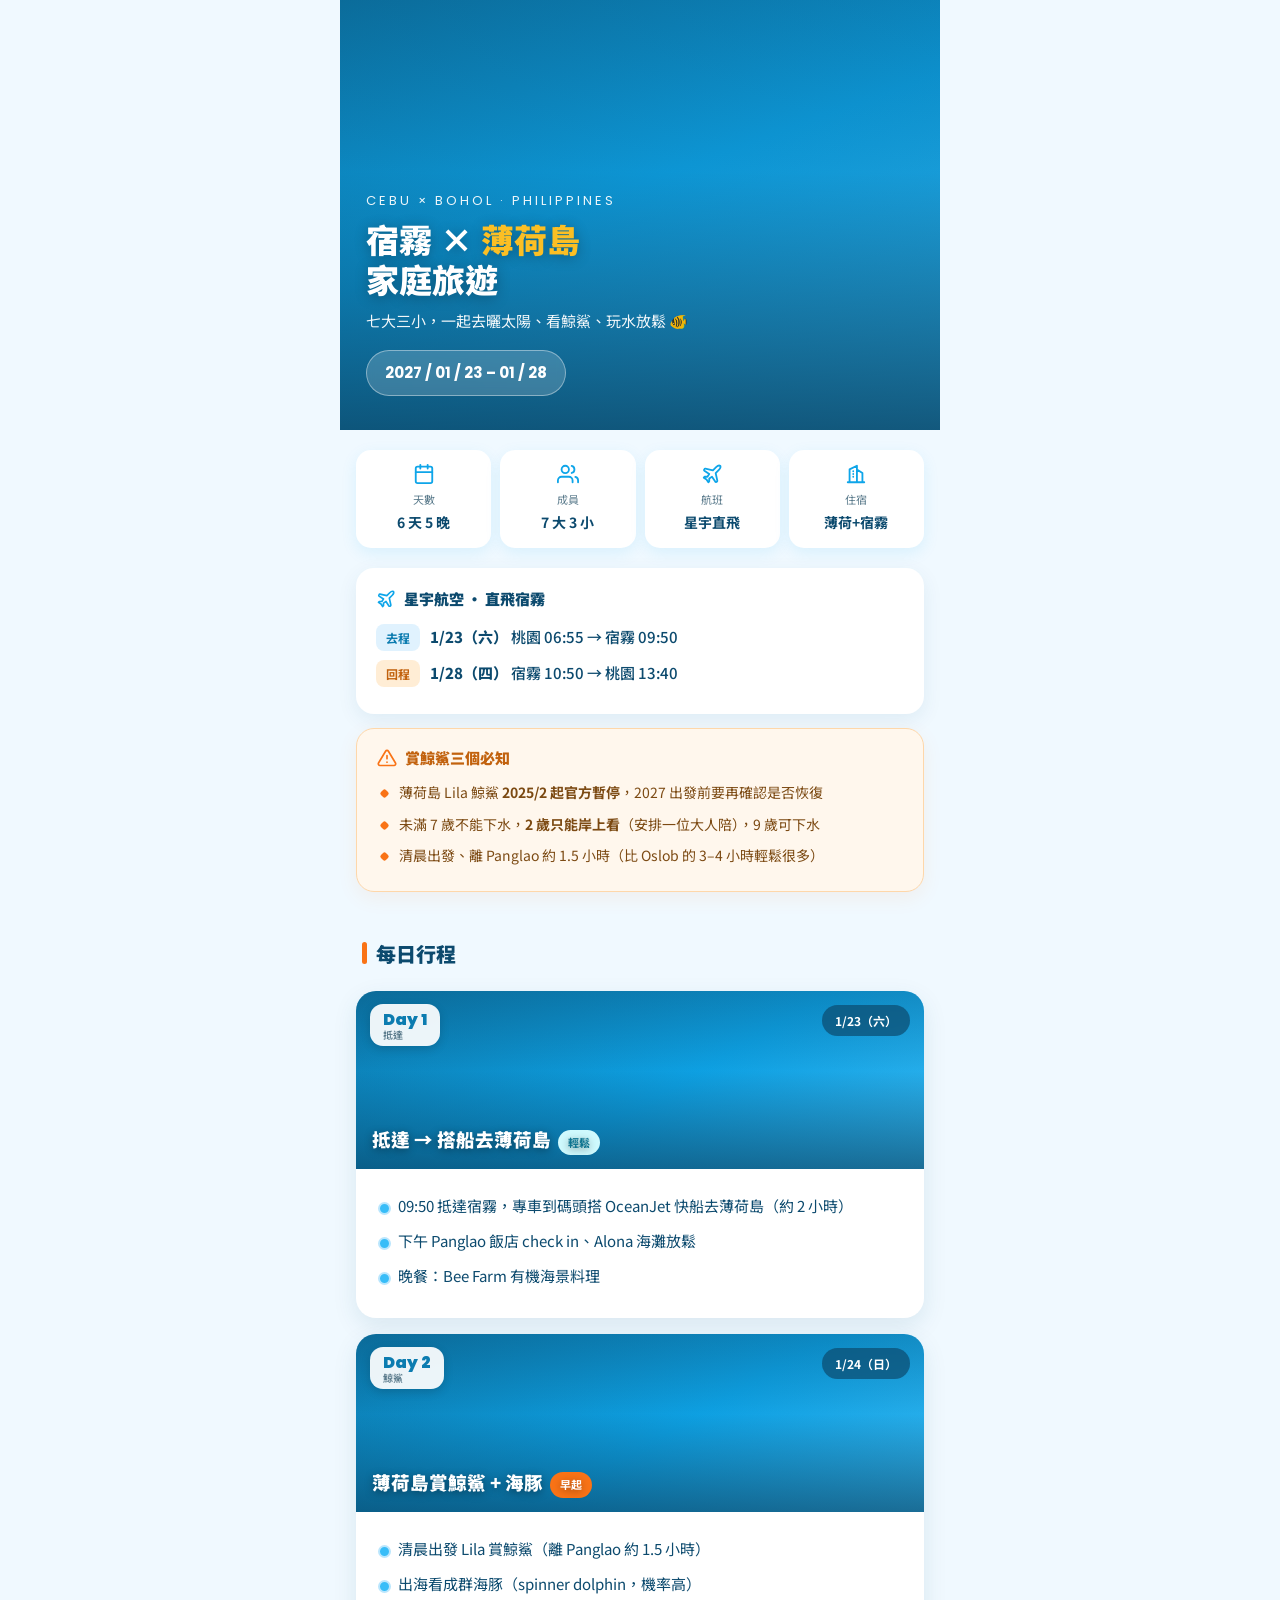
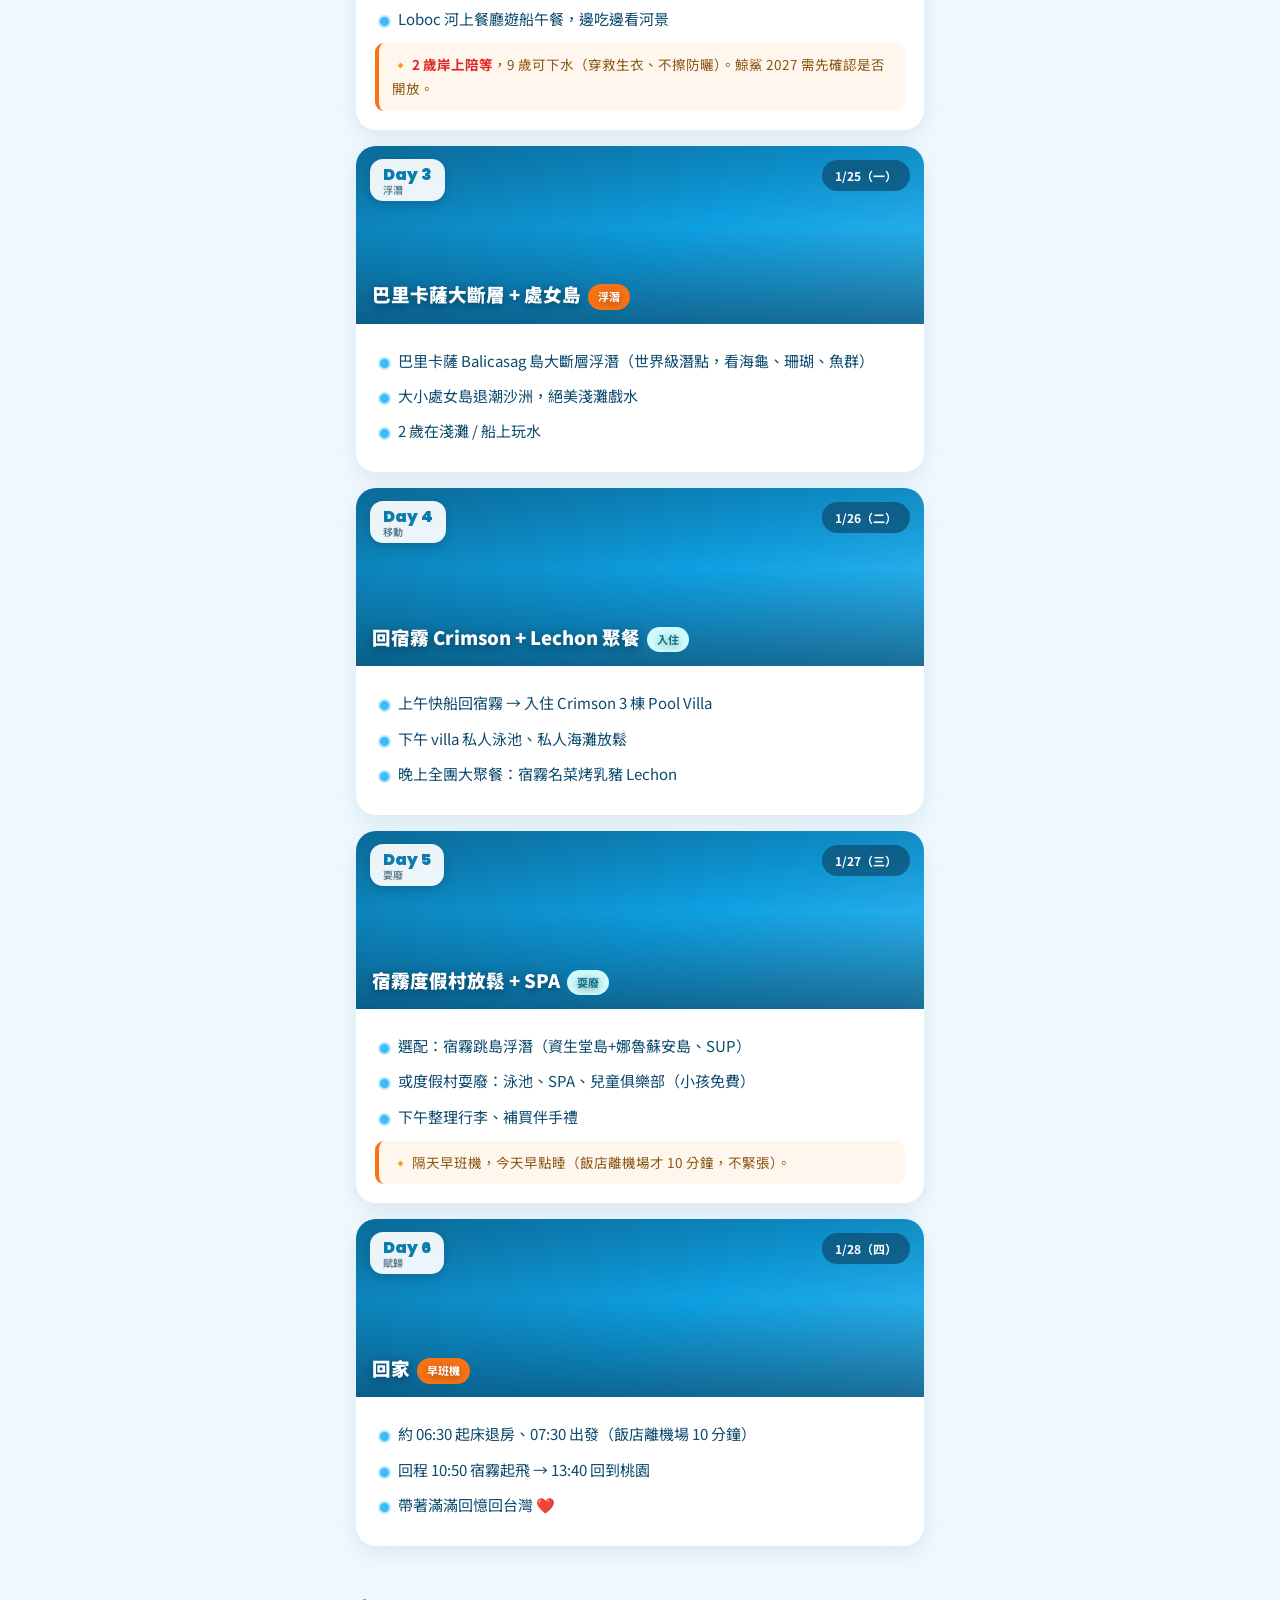
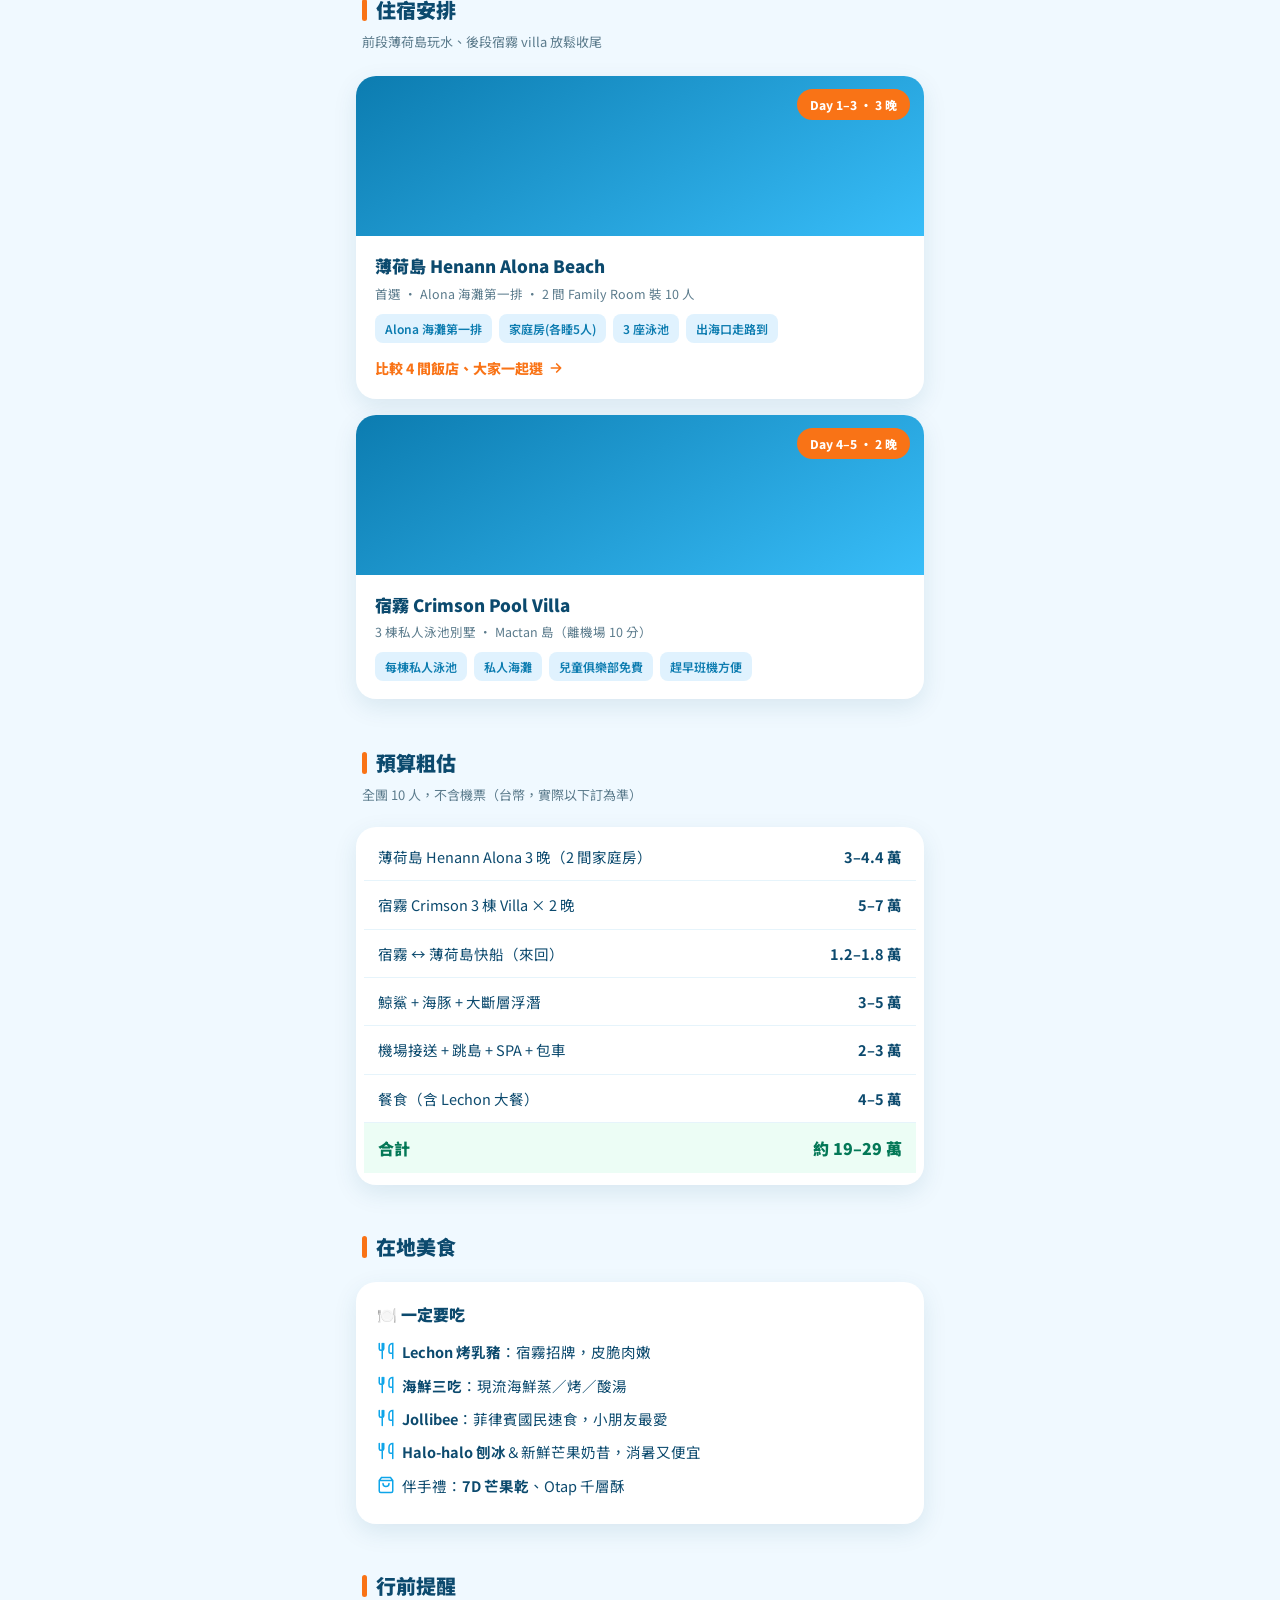
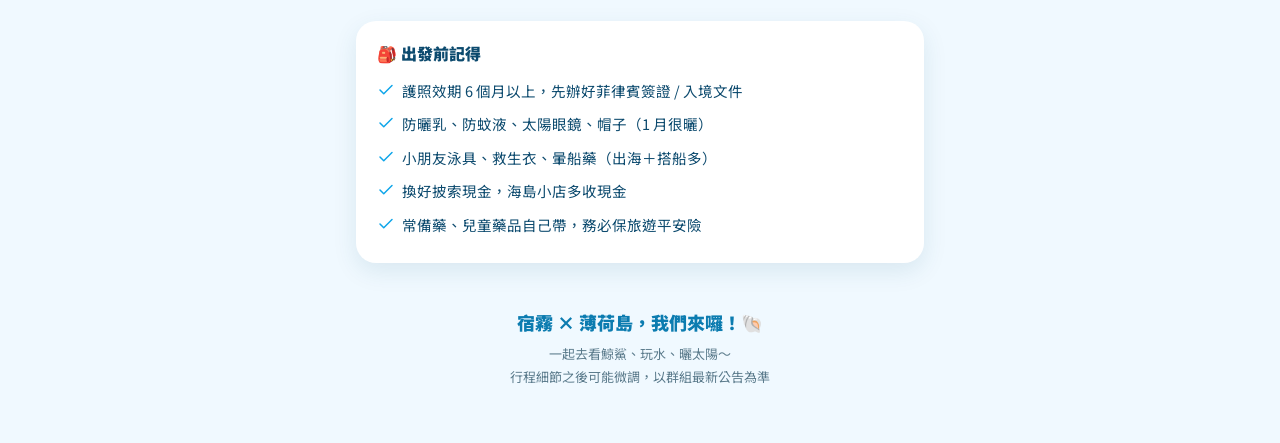
==== commit cbd95a91: "新增薄荷島飯店比較頁(4選1+Booking連結)，主頁加入口 Co-Authored-By: Claude Opus 4.8 (1M context) <noreply@anthropic.com>" ====
--- a/index.html
+++ b/index.html
@@ -295,6 +295,8 @@
       <h3>薄荷島 Henann Alona Beach</h3>
       <div class="loc">首選 · Alona 海灘第一排 · 2 間 Family Room 裝 10 人</div>
       <div class="feats"><span class="feat">Alona 海灘第一排</span><span class="feat">家庭房(各睡5人)</span><span class="feat">3 座泳池</span><span class="feat">出海口走路到</span></div>
+      <a href="hotels.html" style="display:inline-flex;align-items:center;gap:5px;margin-top:13px;color:#F97316;font-weight:800;font-size:14px;text-decoration:none;">比較 4 間飯店、大家一起選
+        <svg width="16" height="16" viewBox="0 0 24 24" fill="none" stroke="currentColor" stroke-width="2.5" stroke-linecap="round" stroke-linejoin="round"><path d="M5 12h14M13 6l6 6-6 6"/></svg></a>
     </div>
   </article>
 
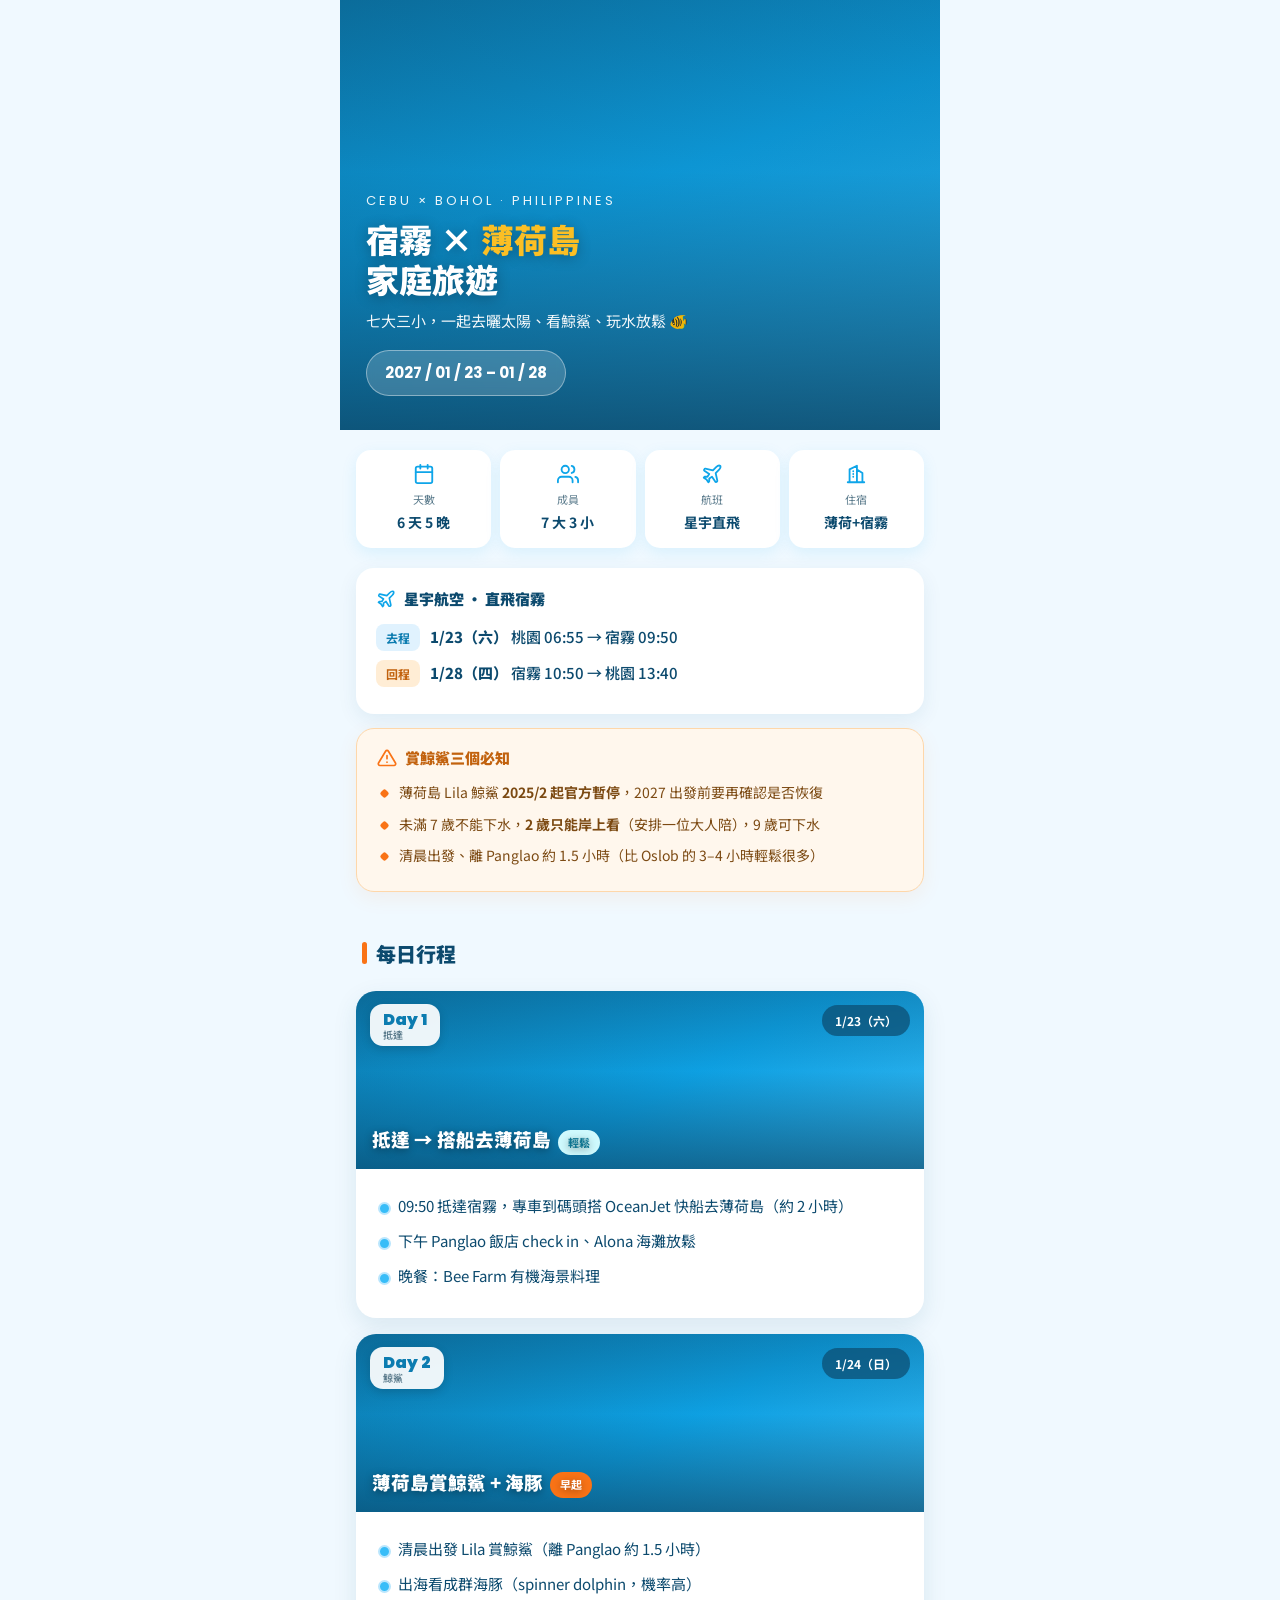
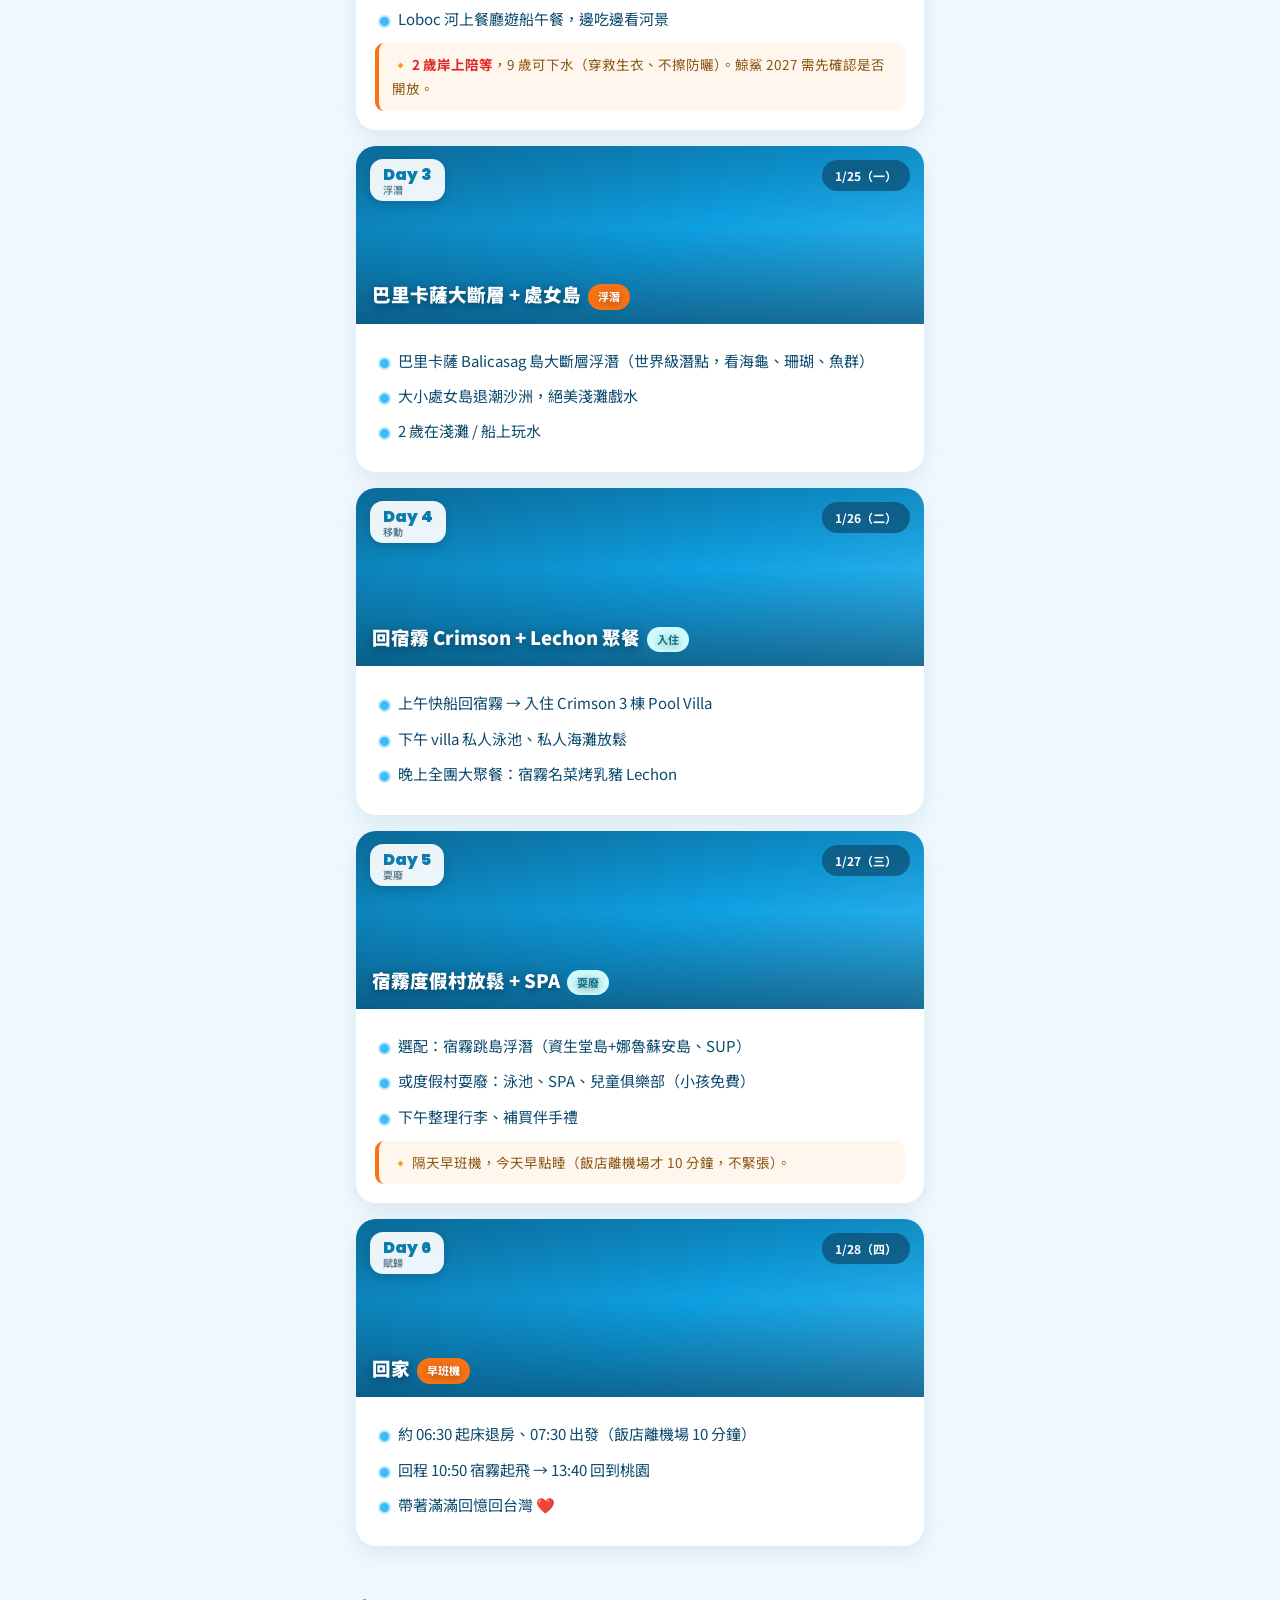
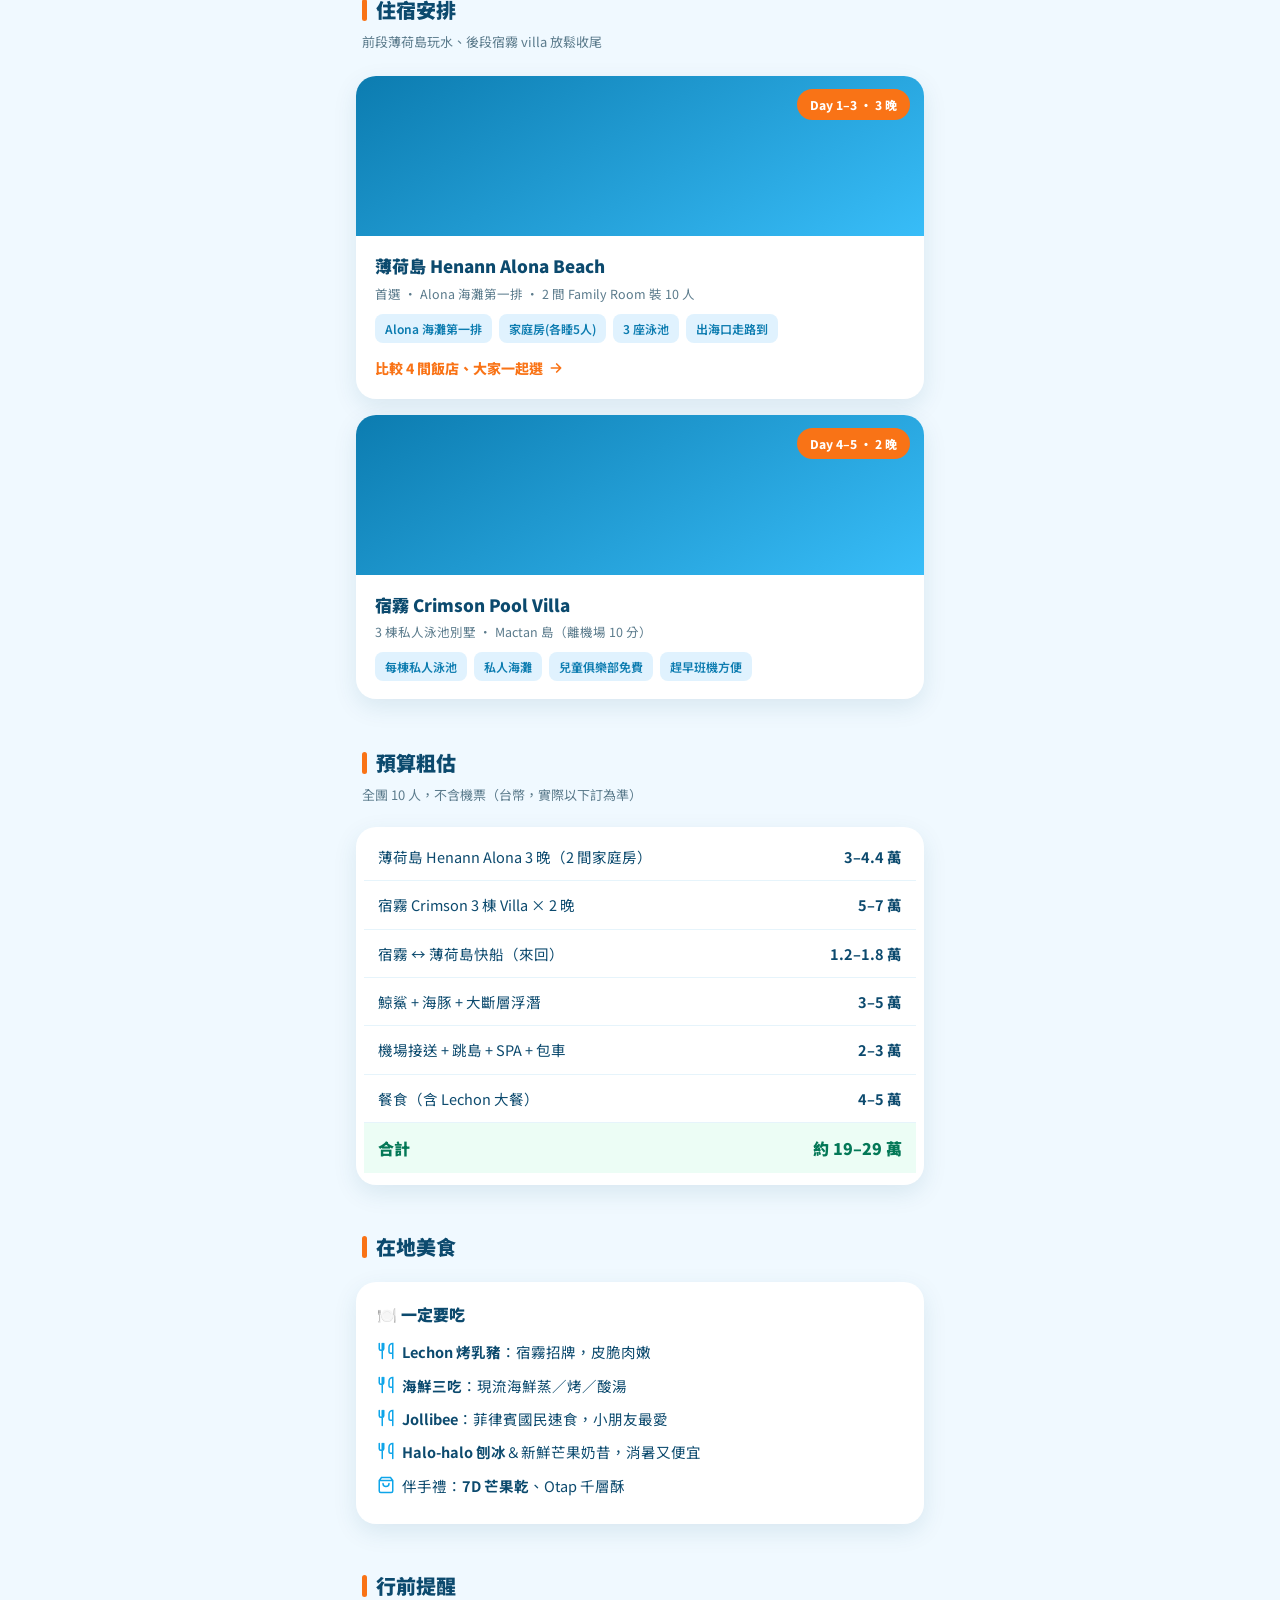
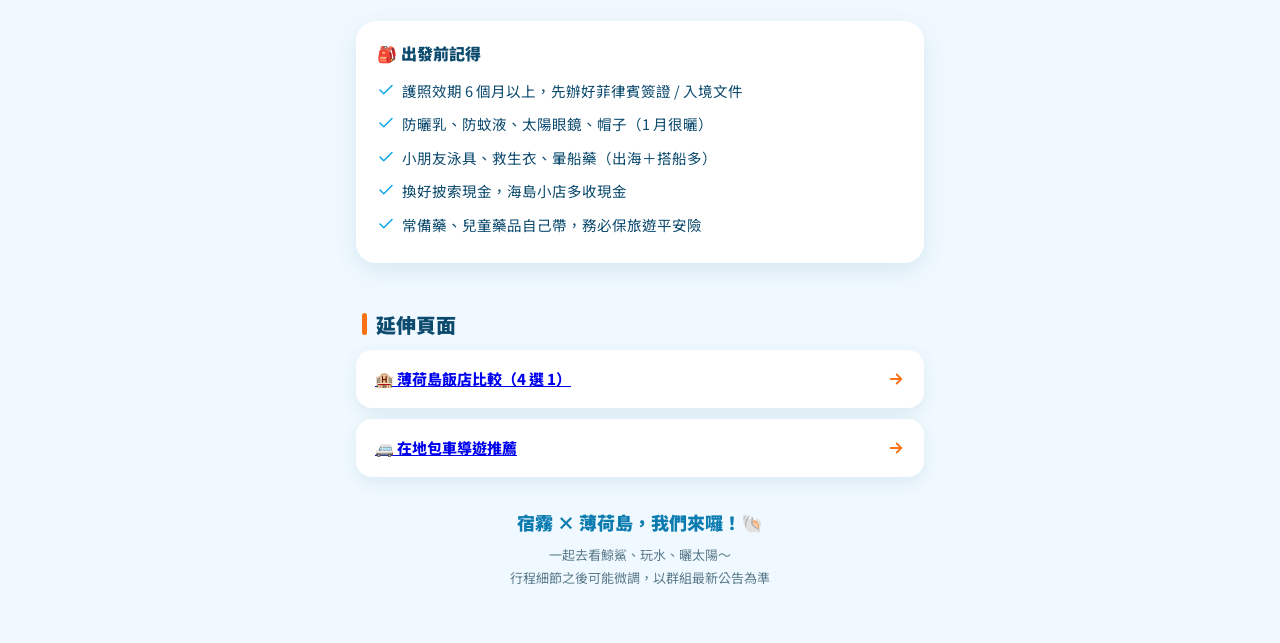
==== commit 27a029dd: "新增包車導遊頁，主頁加延伸頁面入口 Co-Authored-By: Claude Opus 4.8 (1M context) <noreply@anthropic.com>" ====
--- a/index.html
+++ b/index.html
@@ -353,6 +353,18 @@
     </ul>
   </div>
 
+  <h2 class="sec"><span class="bar"></span>延伸頁面</h2>
+  <div style="margin:4px 16px 0;display:grid;gap:11px;">
+    <a href="hotels.html" style="display:flex;align-items:center;justify-content:space-between;background:#fff;border-radius:16px;padding:16px 19px;box-shadow:0 6px 18px rgba(12,74,110,.09);font-weight:800;font-size:15px;">
+      <span>🏨 薄荷島飯店比較（4 選 1）</span>
+      <svg width="18" height="18" viewBox="0 0 24 24" fill="none" stroke="#F97316" stroke-width="2.5" stroke-linecap="round" stroke-linejoin="round"><path d="M5 12h14M13 6l6 6-6 6"/></svg>
+    </a>
+    <a href="transport.html" style="display:flex;align-items:center;justify-content:space-between;background:#fff;border-radius:16px;padding:16px 19px;box-shadow:0 6px 18px rgba(12,74,110,.09);font-weight:800;font-size:15px;">
+      <span>🚐 在地包車導遊推薦</span>
+      <svg width="18" height="18" viewBox="0 0 24 24" fill="none" stroke="#F97316" stroke-width="2.5" stroke-linecap="round" stroke-linejoin="round"><path d="M5 12h14M13 6l6 6-6 6"/></svg>
+    </a>
+  </div>
+
   <footer class="foot">
     <div class="big">宿霧 × 薄荷島，我們來囉！🐚</div>
     一起去看鯨鯊、玩水、曬太陽～<br>
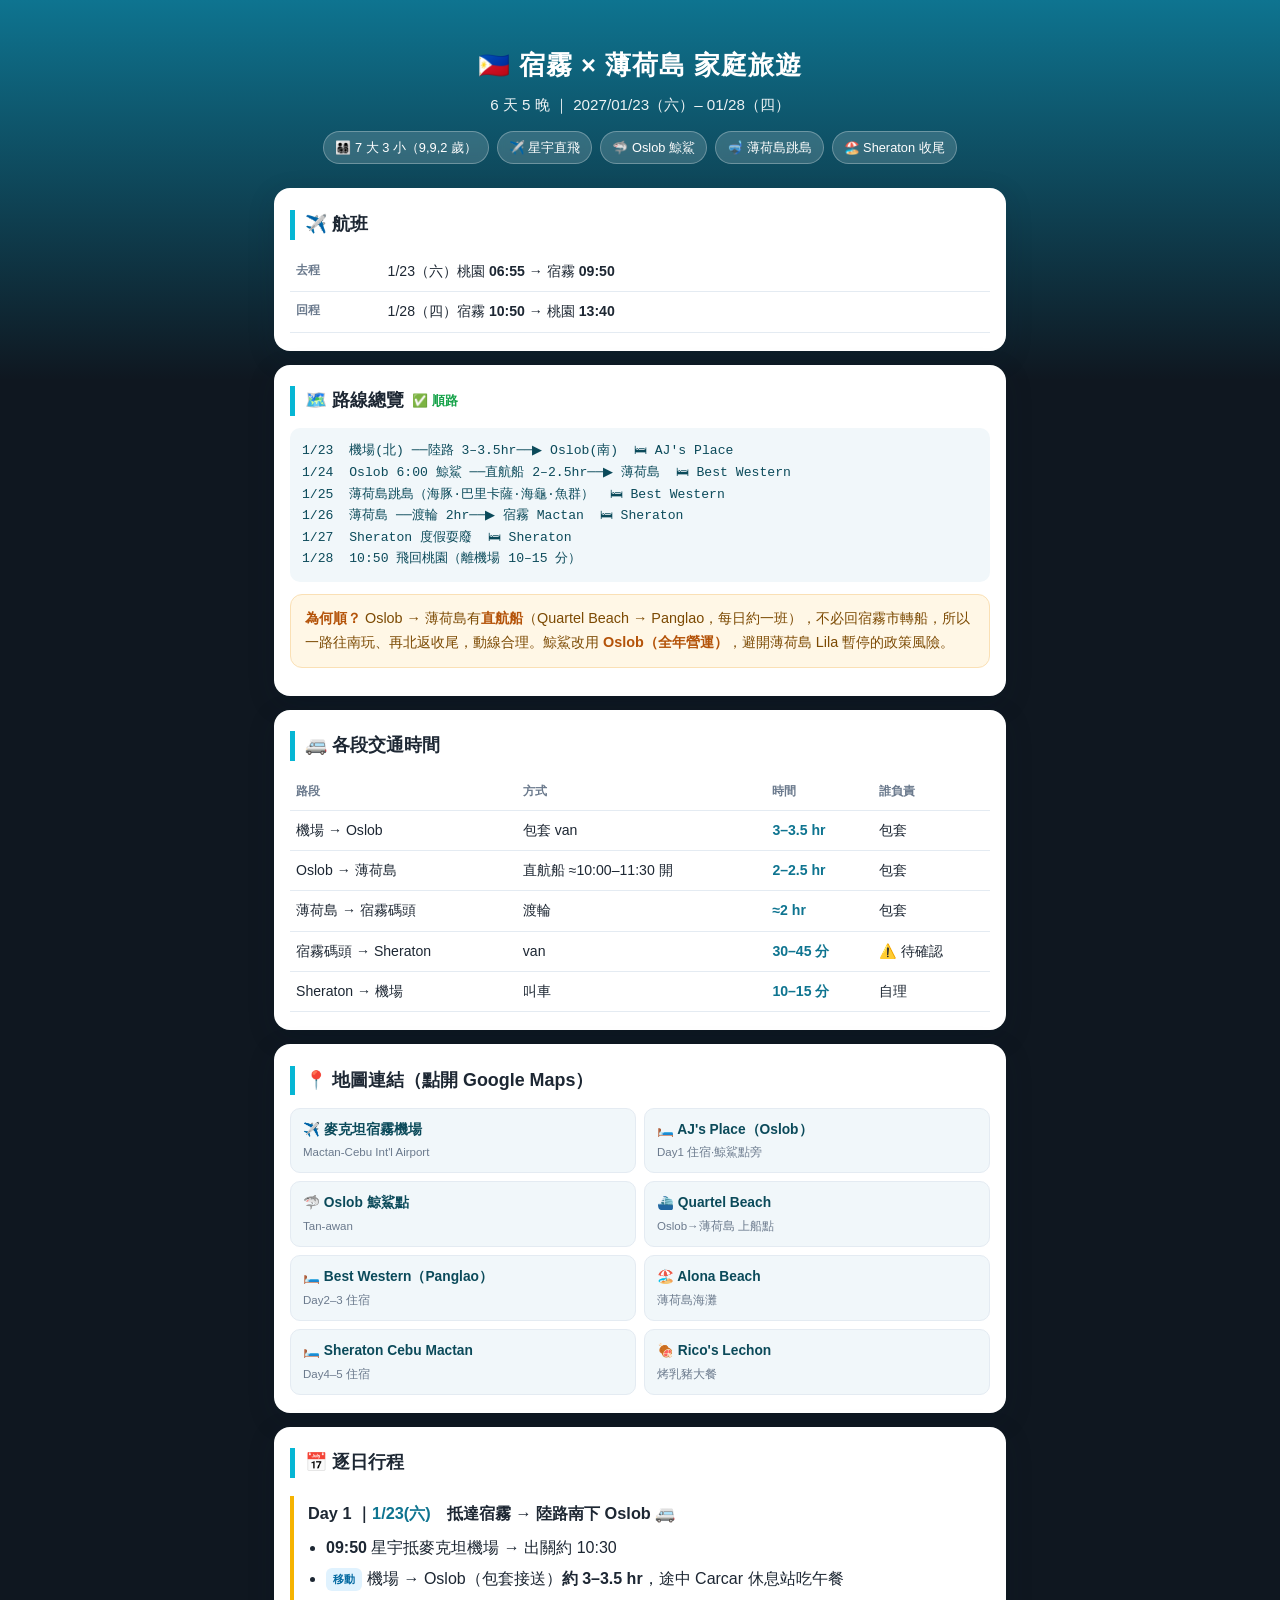
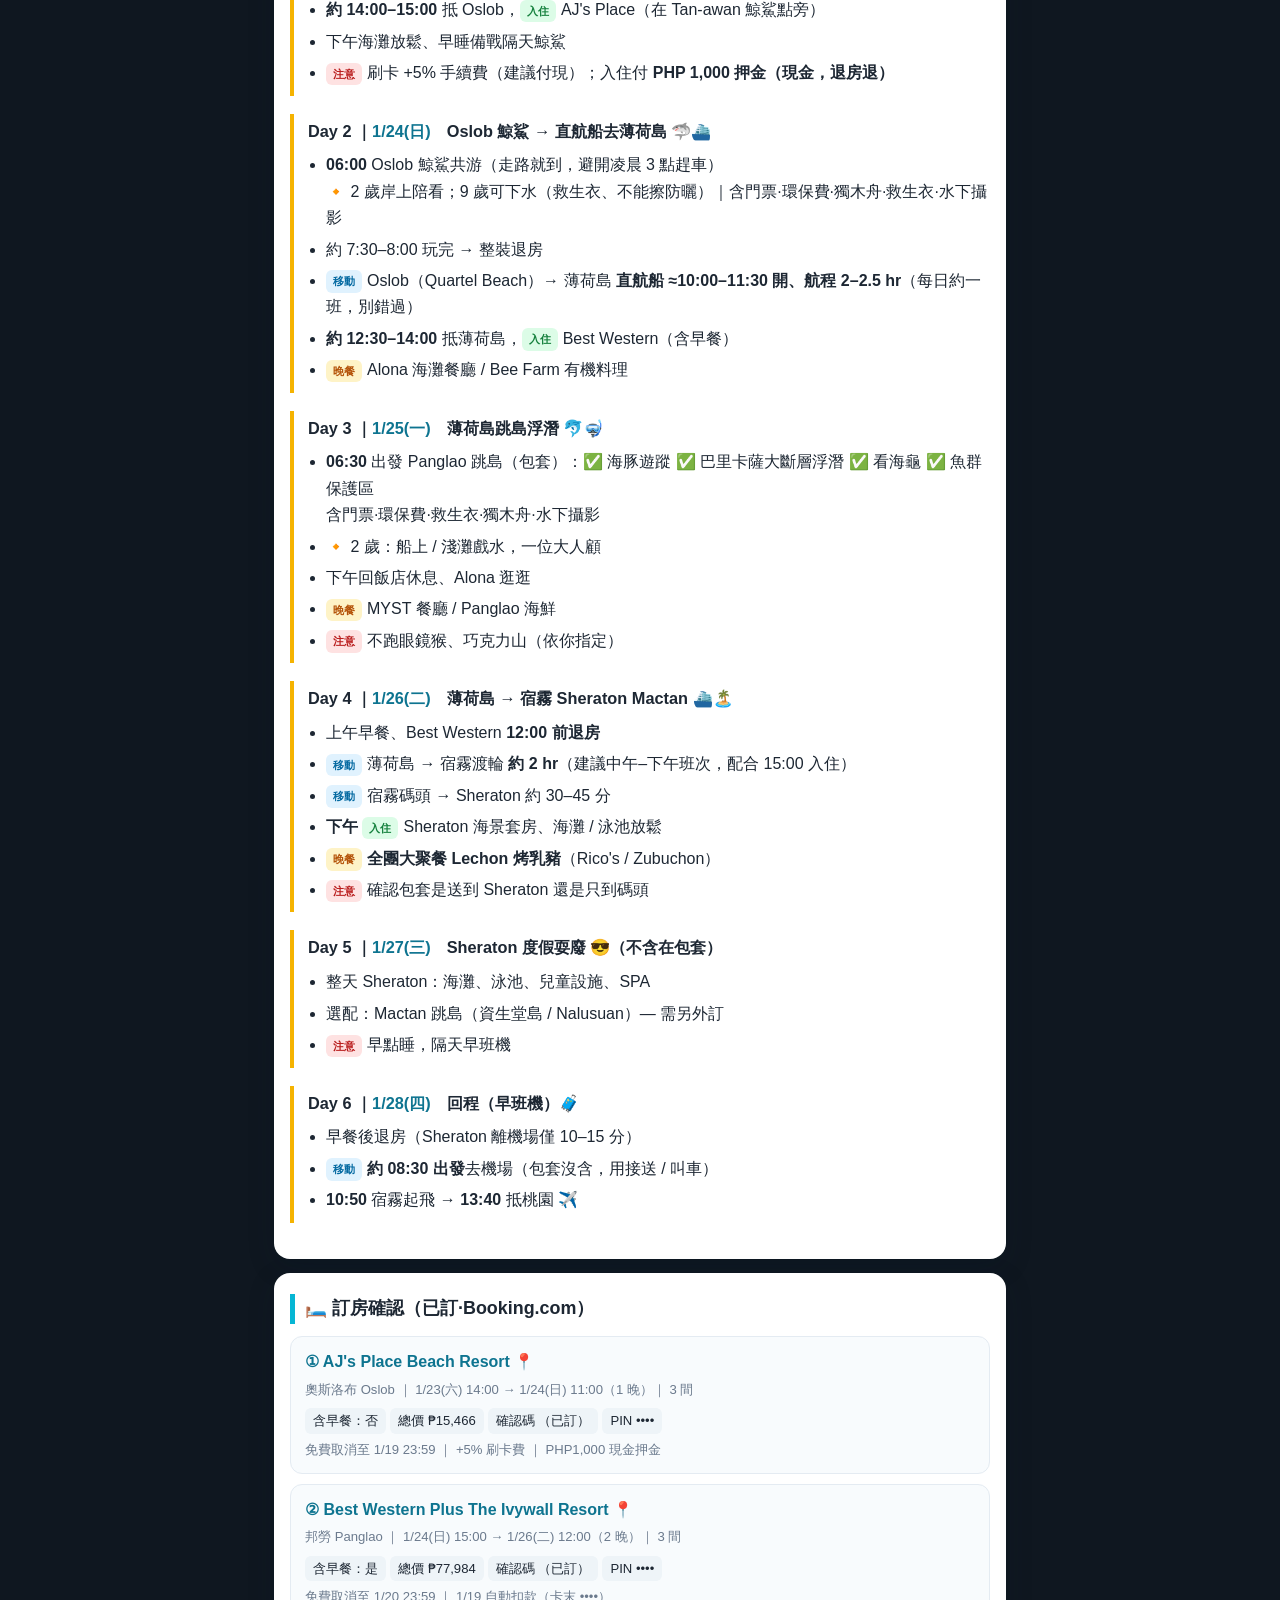
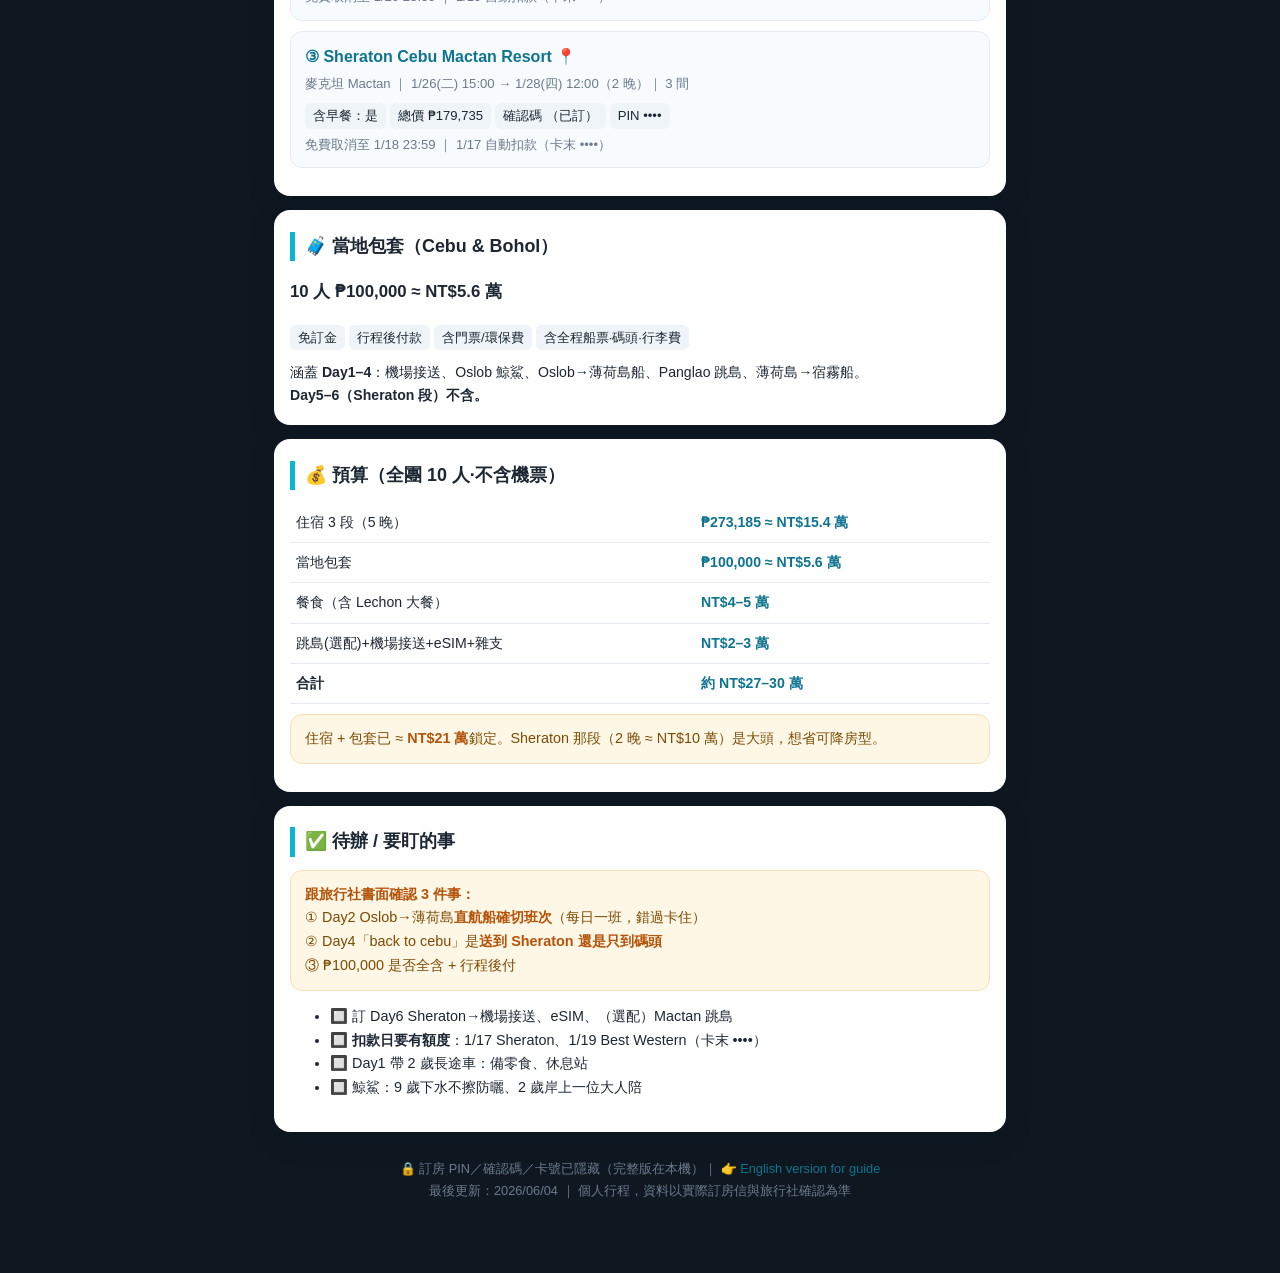
==== commit 3f6278d1: "更新宿霧行程：單頁完整版 + 英文導遊確認版（遮敏感資料） Co-Authored-By: Claude Opus 4.8 <noreply@anthropic.com>" ====
--- a/index.html
+++ b/index.html
@@ -3,374 +3,267 @@
 <head>
 <meta charset="UTF-8">
 <meta name="viewport" content="width=device-width, initial-scale=1.0">
-<title>宿霧 × 薄荷島家庭旅遊 2027 · 七大三小</title>
-<link rel="preconnect" href="https://fonts.googleapis.com">
-<link rel="preconnect" href="https://fonts.gstatic.com" crossorigin>
-<link href="https://fonts.googleapis.com/css2?family=Noto+Sans+TC:wght@400;500;700;900&family=Poppins:wght@600;800&display=swap" rel="stylesheet">
+<title>宿霧 × 薄荷島 家庭旅遊 6天5晚</title>
 <style>
-  *{margin:0;padding:0;box-sizing:border-box;-webkit-tap-highlight-color:transparent;}
   :root{
-    --primary:#0EA5E9; --primary-d:#0C7CB0; --secondary:#38BDF8;
-    --cta:#F97316; --bg:#F0F9FF; --ink:#0C4A6E; --muted:#5b7b8c;
-    --card:#ffffff; --sun:#FBBF24;
+    --bg:#0f1720; --card:#ffffff; --ink:#1d2733; --muted:#6b7a8d;
+    --sea:#0e7490; --sea2:#06b6d4; --sand:#f5b301; --line:#e4ebf2;
+    --good:#16a34a; --warn:#d97706; --warnbg:#fff7e6;
   }
-  html{scroll-behavior:smooth;}
-  body{
-    font-family:"Noto Sans TC",-apple-system,"PingFang TC","Microsoft JhengHei",sans-serif;
-    background:var(--bg); color:var(--ink); line-height:1.75; padding-bottom:48px;
-  }
-  .en{font-family:"Poppins","Noto Sans TC",sans-serif;}
-  .wrap{max-width:600px;margin:0 auto;}
-  img{display:block;width:100%;height:100%;object-fit:cover;}
-
-  /* HERO */
-  .hero{position:relative;height:430px;overflow:hidden;
-    background:linear-gradient(160deg,#0C7CB0,#0EA5E9 45%,#38BDF8);}
-  .hero>img{position:absolute;inset:0;}
-  .hero::after{content:"";position:absolute;inset:0;
-    background:linear-gradient(180deg,rgba(8,60,90,.25) 0%,rgba(8,60,90,.15) 40%,rgba(8,60,90,.78) 100%);}
-  .hero-text{position:absolute;left:0;right:0;bottom:0;z-index:2;padding:0 26px 34px;color:#fff;}
-  .hero-kicker{font-size:13px;letter-spacing:3px;opacity:.92;margin-bottom:8px;}
-  .hero h1{font-size:33px;font-weight:900;line-height:1.2;text-shadow:0 2px 14px rgba(0,0,0,.3);}
-  .hero h1 .accent{color:var(--sun);}
-  .hero-sub{font-size:15px;margin-top:8px;opacity:.95;}
-  .hero-date{display:inline-flex;align-items:center;gap:7px;margin-top:16px;
-    background:rgba(255,255,255,.18);border:1px solid rgba(255,255,255,.4);
-    backdrop-filter:blur(4px);border-radius:999px;padding:9px 18px;font-weight:700;font-size:15px;}
-
-  /* INFO CHIPS */
-  .info{display:grid;grid-template-columns:repeat(4,1fr);gap:9px;padding:20px 16px 6px;}
-  .chip{background:var(--card);border-radius:15px;padding:13px 8px;text-align:center;
-    box-shadow:0 5px 16px rgba(14,165,233,.10);}
-  .chip .ic{color:var(--primary);margin:0 auto 5px;display:block;}
-  .chip .label{font-size:11px;color:var(--muted);}
-  .chip .val{font-size:14px;font-weight:700;margin-top:1px;}
-
-  /* SECTION TITLE */
-  .sec{font-size:20px;font-weight:900;padding:30px 22px 4px;display:flex;align-items:center;gap:9px;}
-  .sec .bar{width:5px;height:22px;background:var(--cta);border-radius:3px;display:inline-block;}
-  .sec-note{font-size:13px;color:var(--muted);padding:0 22px 6px;}
-
-  /* FLIGHT CARD */
-  .flight{background:var(--card);margin:14px 16px;border-radius:18px;padding:18px 20px;
-    box-shadow:0 6px 20px rgba(12,74,110,.08);}
-  .flight h3{font-size:15px;font-weight:900;margin-bottom:12px;display:flex;align-items:center;gap:8px;}
-  .leg{display:flex;align-items:center;gap:10px;margin:9px 0;font-size:15px;}
-  .leg .pill{font-size:12px;font-weight:700;border-radius:8px;padding:3px 10px;flex-shrink:0;}
-  .pill.go{background:#e0f2fe;color:var(--primary-d);}
-  .pill.back{background:#ffedd5;color:#c2620e;}
-  .leg .route{font-weight:500;}
-  .leg .route b{font-weight:800;}
-
-  /* ALERT */
-  .alert{background:#fff7ed;border:1px solid #fed7aa;margin:14px 16px;border-radius:18px;padding:16px 20px;
-    box-shadow:0 6px 20px rgba(249,115,22,.08);}
-  .alert h3{font-size:15px;font-weight:900;color:#c2620e;margin-bottom:9px;display:flex;align-items:center;gap:8px;}
-  .alert ul{list-style:none;}
-  .alert li{font-size:14px;padding-left:22px;position:relative;margin:7px 0;color:#7c4a13;}
-  .alert li::before{content:"";position:absolute;left:4px;top:10px;width:7px;height:7px;border-radius:2px;background:var(--cta);transform:rotate(45deg);}
-
-  /* DAY CARD */
-  .day{background:var(--card);margin:16px 16px;border-radius:20px;overflow:hidden;
-    box-shadow:0 8px 24px rgba(12,74,110,.10);}
-  .day-photo{position:relative;height:178px;
-    background:linear-gradient(150deg,var(--primary-d),var(--primary) 55%,var(--secondary));}
-  .day-photo>img{position:absolute;inset:0;}
-  .day-photo::after{content:"";position:absolute;inset:0;
-    background:linear-gradient(180deg,rgba(8,60,90,.28),rgba(8,60,90,.05) 45%,rgba(8,60,90,.62));}
-  .day-badge{position:absolute;top:13px;left:14px;z-index:2;
-    background:rgba(255,255,255,.92);color:var(--primary-d);border-radius:13px;
-    padding:6px 13px;font-weight:900;line-height:1;box-shadow:0 3px 10px rgba(0,0,0,.15);}
-  .day-badge .en{font-size:16px;}
-  .day-badge small{display:block;font-size:10px;font-weight:600;color:var(--muted);margin-top:2px;}
-  .day-pin{position:absolute;top:14px;right:14px;z-index:2;
-    background:rgba(12,74,110,.7);color:#fff;border-radius:999px;padding:5px 13px;font-size:12px;font-weight:700;backdrop-filter:blur(3px);}
-  .day-cap{position:absolute;left:0;right:0;bottom:0;z-index:2;padding:0 16px 13px;color:#fff;}
-  .day-cap .ttl{font-size:18.5px;font-weight:900;text-shadow:0 2px 8px rgba(0,0,0,.4);}
-  .tag{display:inline-block;font-size:11px;font-weight:700;padding:3px 10px;border-radius:999px;margin-left:7px;vertical-align:middle;}
-  .tag.relax{background:#cffafe;color:#0e7490;}
-  .tag.adv{background:var(--cta);color:#fff;}
-  .day-body{padding:15px 19px 19px;}
-  .day-body ul{list-style:none;}
-  .day-body li{position:relative;padding-left:23px;margin:9px 0;font-size:15px;}
-  .day-body li::before{content:"";position:absolute;left:3px;top:9px;width:9px;height:9px;border-radius:50%;
-    background:var(--secondary);border:2px solid #bae6fd;}
-  .note{background:#fff7ed;border-left:4px solid var(--cta);padding:10px 13px;border-radius:9px;margin-top:11px;font-size:13.5px;color:#8a5512;}
-  .note b{color:#dc2626;}
-
-  /* HOTEL CARD */
-  .hotel{background:var(--card);margin:16px 16px;border-radius:20px;overflow:hidden;box-shadow:0 8px 24px rgba(12,74,110,.10);}
-  .hotel-photo{position:relative;height:160px;background:linear-gradient(150deg,#0C7CB0,#38BDF8);}
-  .hotel-photo>img{position:absolute;inset:0;}
-  .hotel-photo .nights{position:absolute;top:13px;right:14px;background:var(--cta);color:#fff;font-size:12px;font-weight:800;border-radius:999px;padding:5px 13px;z-index:2;}
-  .hotel-body{padding:15px 19px 18px;}
-  .hotel-body h3{font-size:17px;font-weight:900;}
-  .hotel-body .loc{font-size:12.5px;color:var(--muted);margin:2px 0 9px;}
-  .feats{display:flex;flex-wrap:wrap;gap:7px;}
-  .feat{font-size:12px;background:#e0f2fe;color:var(--primary-d);border-radius:8px;padding:4px 10px;font-weight:600;}
-
-  /* BUDGET */
-  .budget{background:var(--card);margin:14px 16px;border-radius:20px;padding:6px 8px 12px;box-shadow:0 8px 24px rgba(12,74,110,.10);overflow:hidden;}
-  .budget table{width:100%;border-collapse:collapse;}
-  .budget td{padding:11px 14px;font-size:14.5px;border-bottom:1px solid #e6f4fb;}
-  .budget tr:last-child td{border-bottom:none;}
-  .budget td:last-child{text-align:right;font-weight:700;white-space:nowrap;}
-  .budget .total td{background:#ecfdf5;color:#047857;font-weight:900;font-size:16px;}
-
-  /* LIST CARD (food/tips) */
-  .listcard{background:var(--card);margin:14px 16px;border-radius:20px;padding:18px 21px;box-shadow:0 8px 24px rgba(12,74,110,.10);}
-  .listcard h3{font-size:16px;font-weight:900;margin-bottom:11px;display:flex;align-items:center;gap:8px;}
-  .listcard li{list-style:none;position:relative;padding-left:25px;margin:8px 0;font-size:14.5px;}
-  .listcard li svg{position:absolute;left:0;top:3px;color:var(--primary);}
-  .listcard li b{color:var(--ink);}
-
-  .foot{text-align:center;color:var(--muted);font-size:13px;padding:30px 22px 6px;}
-  .foot .big{font-size:18px;font-weight:900;color:var(--primary-d);margin-bottom:5px;}
-
-  @media(prefers-reduced-motion:no-preference){
-    .day,.hotel,.flight,.alert,.budget,.listcard{animation:rise .6s ease both;}
-    @keyframes rise{from{opacity:0;transform:translateY(16px);}to{opacity:1;transform:none;}}
-  }
-  svg{flex-shrink:0;}
+  *{box-sizing:border-box;}
+  body{margin:0;font-family:-apple-system,"PingFang TC","Microsoft JhengHei",sans-serif;
+    background:linear-gradient(180deg,#0e7490,#0f1720 380px);color:var(--ink);
+    line-height:1.65;-webkit-font-smoothing:antialiased;}
+  .wrap{max-width:760px;margin:0 auto;padding:18px 14px 60px;}
+  header{color:#fff;text-align:center;padding:26px 10px 10px;}
+  header h1{margin:0;font-size:1.6rem;letter-spacing:1px;}
+  header .sub{opacity:.92;margin-top:6px;font-size:.95rem;}
+  .meta{display:flex;flex-wrap:wrap;gap:8px;justify-content:center;margin-top:14px;}
+  .pill{background:rgba(255,255,255,.16);color:#fff;border:1px solid rgba(255,255,255,.28);
+    padding:5px 11px;border-radius:999px;font-size:.8rem;backdrop-filter:blur(4px);}
+  .card{background:var(--card);border-radius:16px;padding:18px 16px;margin:14px 0;
+    box-shadow:0 8px 28px rgba(8,30,50,.16);}
+  h2{font-size:1.12rem;margin:.2em 0 .7em;display:flex;align-items:center;gap:8px;
+    border-left:5px solid var(--sea2);padding-left:10px;}
+  .route{font-family:ui-monospace,SFMono-Regular,Menlo,monospace;font-size:.82rem;
+    background:#f1f7fa;border-radius:10px;padding:12px;overflow-x:auto;color:#0b4a5a;white-space:pre;}
+  table{width:100%;border-collapse:collapse;font-size:.88rem;}
+  th,td{text-align:left;padding:8px 6px;border-bottom:1px solid var(--line);vertical-align:top;}
+  th{color:var(--muted);font-weight:600;font-size:.78rem;}
+  td.amt{font-weight:700;color:var(--sea);white-space:nowrap;}
+  .day{border-left:4px solid var(--sand);padding:4px 0 4px 14px;margin:18px 0;}
+  .day .dh{font-weight:800;font-size:1.02rem;color:var(--ink);}
+  .day .dh .date{color:var(--sea);}
+  .day ul{margin:8px 0 0;padding-left:18px;}
+  .day li{margin:5px 0;}
+  .tag{display:inline-block;font-size:.7rem;font-weight:700;padding:2px 7px;border-radius:6px;
+    vertical-align:middle;margin-right:5px;}
+  .t-move{background:#e0f2fe;color:#0369a1;}
+  .t-stay{background:#dcfce7;color:#15803d;}
+  .t-eat{background:#fef3c7;color:#b45309;}
+  .t-warn{background:#fee2e2;color:#b91c1c;}
+  .hotel{background:#f8fbfd;border:1px solid var(--line);border-radius:12px;padding:12px 14px;margin:10px 0;}
+  .hotel .hn{font-weight:800;color:var(--sea);}
+  .hotel .meta2{font-size:.82rem;color:var(--muted);margin-top:3px;}
+  .kv{font-size:.82rem;margin-top:6px;}
+  .kv span{display:inline-block;background:#eef4f8;border-radius:6px;padding:2px 8px;margin:2px 4px 2px 0;}
+  .warn{background:var(--warnbg);border:1px solid #fae0b5;border-radius:12px;padding:12px 14px;
+    font-size:.9rem;color:#7c4a03;margin:10px 0;}
+  .warn b{color:#b45309;}
+  .good{color:var(--good);font-weight:700;}
+  a{color:var(--sea);text-decoration:none;}
+  a:hover{text-decoration:underline;}
+  .maps{display:grid;grid-template-columns:1fr 1fr;gap:8px;}
+  .maps a{display:block;background:#f1f7fa;border:1px solid var(--line);border-radius:10px;
+    padding:10px 12px;font-size:.86rem;font-weight:600;color:#0b4a5a;}
+  .maps a:hover{background:#e3f0f5;text-decoration:none;}
+  .maps .em{display:block;font-size:.72rem;color:var(--muted);font-weight:400;margin-top:2px;}
+  @media(max-width:480px){.maps{grid-template-columns:1fr;}}
+  .note{font-size:.8rem;color:var(--muted);text-align:center;margin-top:26px;}
+  details{margin:6px 0;}
+  summary{cursor:pointer;font-weight:700;color:var(--sea);}
+  .big{font-size:1.05rem;font-weight:800;}
 </style>
 </head>
 <body>
 <div class="wrap">
-
-  <!-- HERO -->
-  <header class="hero">
-    <img src="https://images.unsplash.com/photo-1507525428034-b723cf961d3e?auto=format&fit=crop&w=1000&q=70" alt="菲律賓熱帶海島綠松石色海水沙灘" onerror="this.style.display='none'" loading="eager">
-    <div class="hero-text">
-      <div class="hero-kicker en">CEBU × BOHOL · PHILIPPINES</div>
-      <h1>宿霧 × <span class="accent">薄荷島</span><br>家庭旅遊</h1>
-      <div class="hero-sub">七大三小，一起去曬太陽、看鯨鯊、玩水放鬆 🐠</div>
-      <div class="hero-date en">2027 / 01 / 23 – 01 / 28</div>
+  <header>
+    <h1>🇵🇭 宿霧 × 薄荷島 家庭旅遊</h1>
+    <div class="sub">6 天 5 晚 ｜ 2027/01/23（六）– 01/28（四）</div>
+    <div class="meta">
+      <span class="pill">👨‍👩‍👧‍👦 7 大 3 小（9,9,2 歲）</span>
+      <span class="pill">✈️ 星宇直飛</span>
+      <span class="pill">🦈 Oslob 鯨鯊</span>
+      <span class="pill">🤿 薄荷島跳島</span>
+      <span class="pill">🏖️ Sheraton 收尾</span>
     </div>
   </header>
 
-  <!-- INFO -->
-  <section class="info">
-    <div class="chip">
-      <svg class="ic" width="22" height="22" viewBox="0 0 24 24" fill="none" stroke="currentColor" stroke-width="2" stroke-linecap="round" stroke-linejoin="round"><rect x="3" y="4" width="18" height="18" rx="2"/><path d="M16 2v4M8 2v4M3 10h18"/></svg>
-      <div class="label">天數</div><div class="val">6 天 5 晚</div>
-    </div>
-    <div class="chip">
-      <svg class="ic" width="22" height="22" viewBox="0 0 24 24" fill="none" stroke="currentColor" stroke-width="2" stroke-linecap="round" stroke-linejoin="round"><path d="M17 21v-2a4 4 0 0 0-4-4H5a4 4 0 0 0-4 4v2"/><circle cx="9" cy="7" r="4"/><path d="M23 21v-2a4 4 0 0 0-3-3.87M16 3.13a4 4 0 0 1 0 7.75"/></svg>
-      <div class="label">成員</div><div class="val">7 大 3 小</div>
-    </div>
-    <div class="chip">
-      <svg class="ic" width="22" height="22" viewBox="0 0 24 24" fill="none" stroke="currentColor" stroke-width="2" stroke-linecap="round" stroke-linejoin="round"><path d="M17.8 19.2 16 11l3.5-3.5C21 6 21.5 4 21 3c-1-.5-3 0-4.5 1.5L13 8 4.8 6.2c-.5-.1-.9.1-1.1.5l-.3.5c-.2.5-.1 1 .3 1.3L9 12l-2 3H4l-1 1 3 2 2 3 1-1v-3l3-2 3.5 5.3c.3.4.8.5 1.3.3l.5-.2c.4-.3.6-.7.5-1.2z"/></svg>
-      <div class="label">航班</div><div class="val">星宇直飛</div>
-    </div>
-    <div class="chip">
-      <svg class="ic" width="22" height="22" viewBox="0 0 24 24" fill="none" stroke="currentColor" stroke-width="2" stroke-linecap="round" stroke-linejoin="round"><path d="M3 21h18M5 21V7l8-4v18M19 21V11l-6-4"/><path d="M9 9v.01M9 12v.01M9 15v.01"/></svg>
-      <div class="label">住宿</div><div class="val">薄荷+宿霧</div>
-    </div>
-  </section>
-
-  <!-- FLIGHT -->
-  <section class="flight">
-    <h3><svg width="20" height="20" viewBox="0 0 24 24" fill="none" stroke="#0EA5E9" stroke-width="2" stroke-linecap="round" stroke-linejoin="round"><path d="M17.8 19.2 16 11l3.5-3.5C21 6 21.5 4 21 3c-1-.5-3 0-4.5 1.5L13 8 4.8 6.2c-.5-.1-.9.1-1.1.5l-.3.5c-.2.5-.1 1 .3 1.3L9 12l-2 3H4l-1 1 3 2 2 3 1-1v-3l3-2 3.5 5.3c.3.4.8.5 1.3.3l.5-.2c.4-.3.6-.7.5-1.2z"/></svg>星宇航空 · 直飛宿霧</h3>
-    <div class="leg"><span class="pill go">去程</span><span class="route"><b>1/23（六）</b> 桃園 06:55 → 宿霧 09:50</span></div>
-    <div class="leg"><span class="pill back">回程</span><span class="route"><b>1/28（四）</b> 宿霧 10:50 → 桃園 13:40</span></div>
-  </section>
-
-  <!-- ALERT 鯨鯊 -->
-  <section class="alert">
-    <h3><svg width="20" height="20" viewBox="0 0 24 24" fill="none" stroke="#F97316" stroke-width="2" stroke-linecap="round" stroke-linejoin="round"><path d="M10.29 3.86 1.82 18a2 2 0 0 0 1.71 3h16.94a2 2 0 0 0 1.71-3L13.71 3.86a2 2 0 0 0-3.42 0z"/><path d="M12 9v4M12 17h.01"/></svg>賞鯨鯊三個必知</h3>
-    <ul>
-      <li>薄荷島 Lila 鯨鯊 <b>2025/2 起官方暫停</b>，2027 出發前要再確認是否恢復</li>
-      <li>未滿 7 歲不能下水，<b>2 歲只能岸上看</b>（安排一位大人陪），9 歲可下水</li>
-      <li>清晨出發、離 Panglao 約 1.5 小時（比 Oslob 的 3–4 小時輕鬆很多）</li>
+  <!-- 航班 -->
+  <div class="card">
+    <h2>✈️ 航班</h2>
+    <table>
+      <tr><th>去程</th><td>1/23（六）桃園 <b>06:55</b> → 宿霧 <b>09:50</b></td></tr>
+      <tr><th>回程</th><td>1/28（四）宿霧 <b>10:50</b> → 桃園 <b>13:40</b></td></tr>
+    </table>
+  </div>
+
+  <!-- 路線 -->
+  <div class="card">
+    <h2>🗺️ 路線總覽 <span class="good" style="font-size:.8rem">✅ 順路</span></h2>
+    <div class="route">1/23  機場(北) ──陸路 3–3.5hr──▶ Oslob(南)  🛏 AJ's Place
+1/24  Oslob 6:00 鯨鯊 ──直航船 2–2.5hr──▶ 薄荷島  🛏 Best Western
+1/25  薄荷島跳島（海豚·巴里卡薩·海龜·魚群）  🛏 Best Western
+1/26  薄荷島 ──渡輪 2hr──▶ 宿霧 Mactan  🛏 Sheraton
+1/27  Sheraton 度假耍廢  🛏 Sheraton
+1/28  10:50 飛回桃園（離機場 10–15 分）</div>
+    <div class="warn" style="margin-top:12px"><b>為何順？</b> Oslob → 薄荷島有<b>直航船</b>（Quartel Beach → Panglao，每日約一班），不必回宿霧市轉船，所以一路往南玩、再北返收尾，動線合理。鯨鯊改用 <b>Oslob（全年營運）</b>，避開薄荷島 Lila 暫停的政策風險。</div>
+  </div>
+
+  <!-- 交通時間 -->
+  <div class="card">
+    <h2>🚐 各段交通時間</h2>
+    <table>
+      <tr><th>路段</th><th>方式</th><th>時間</th><th>誰負責</th></tr>
+      <tr><td>機場 → Oslob</td><td>包套 van</td><td class="amt">3–3.5 hr</td><td>包套</td></tr>
+      <tr><td>Oslob → 薄荷島</td><td>直航船 ≈10:00–11:30 開</td><td class="amt">2–2.5 hr</td><td>包套</td></tr>
+      <tr><td>薄荷島 → 宿霧碼頭</td><td>渡輪</td><td class="amt">≈2 hr</td><td>包套</td></tr>
+      <tr><td>宿霧碼頭 → Sheraton</td><td>van</td><td class="amt">30–45 分</td><td>⚠️ 待確認</td></tr>
+      <tr><td>Sheraton → 機場</td><td>叫車</td><td class="amt">10–15 分</td><td>自理</td></tr>
+    </table>
+  </div>
+
+  <!-- 地圖 -->
+  <div class="card">
+    <h2>📍 地圖連結（點開 Google Maps）</h2>
+    <div class="maps">
+      <a href="https://www.google.com/maps/search/?api=1&query=Mactan-Cebu+International+Airport" target="_blank">✈️ 麥克坦宿霧機場<span class="em">Mactan-Cebu Int'l Airport</span></a>
+      <a href="https://www.google.com/maps/search/?api=1&query=AJ%27s+Place+Beach+Resort+Oslob+Tan-awan" target="_blank">🛏️ AJ's Place（Oslob）<span class="em">Day1 住宿·鯨鯊點旁</span></a>
+      <a href="https://www.google.com/maps/search/?api=1&query=Oslob+Whale+Shark+Watching+Tan-awan" target="_blank">🦈 Oslob 鯨鯊點<span class="em">Tan-awan</span></a>
+      <a href="https://www.google.com/maps/search/?api=1&query=Quartel+Beach+Oslob" target="_blank">⛴️ Quartel Beach<span class="em">Oslob→薄荷島 上船點</span></a>
+      <a href="https://www.google.com/maps/search/?api=1&query=Best+Western+Plus+The+Ivywall+Resort+Panglao+Alona+Beach" target="_blank">🛏️ Best Western（Panglao）<span class="em">Day2–3 住宿</span></a>
+      <a href="https://www.google.com/maps/search/?api=1&query=Alona+Beach+Panglao+Bohol" target="_blank">🏖️ Alona Beach<span class="em">薄荷島海灘</span></a>
+      <a href="https://www.google.com/maps/search/?api=1&query=Sheraton+Cebu+Mactan+Resort+Punta+Engano" target="_blank">🛏️ Sheraton Cebu Mactan<span class="em">Day4–5 住宿</span></a>
+      <a href="https://www.google.com/maps/search/?api=1&query=Rico%27s+Lechon+Cebu" target="_blank">🍖 Rico's Lechon<span class="em">烤乳豬大餐</span></a>
+    </div>
+  </div>
+
+  <!-- 逐日 -->
+  <div class="card">
+    <h2>📅 逐日行程</h2>
+
+    <div class="day">
+      <div class="dh">Day 1 ｜<span class="date">1/23(六)</span>　抵達宿霧 → 陸路南下 Oslob 🚐</div>
+      <ul>
+        <li><b>09:50</b> 星宇抵麥克坦機場 → 出關約 10:30</li>
+        <li><span class="tag t-move">移動</span>機場 → Oslob（包套接送）<b>約 3–3.5 hr</b>，途中 Carcar 休息站吃午餐</li>
+        <li><b>約 14:00–15:00</b> 抵 Oslob，<span class="tag t-stay">入住</span>AJ's Place（在 Tan-awan 鯨鯊點旁）</li>
+        <li>下午海灘放鬆、早睡備戰隔天鯨鯊</li>
+        <li><span class="tag t-warn">注意</span>刷卡 +5% 手續費（建議付現）；入住付 <b>PHP 1,000 押金（現金，退房退）</b></li>
+      </ul>
+    </div>
+
+    <div class="day">
+      <div class="dh">Day 2 ｜<span class="date">1/24(日)</span>　Oslob 鯨鯊 → 直航船去薄荷島 🦈⛴️</div>
+      <ul>
+        <li><b>06:00</b> Oslob 鯨鯊共游（走路就到，避開凌晨 3 點趕車）<br>🔸 2 歲岸上陪看；9 歲可下水（救生衣、不能擦防曬）｜含門票·環保費·獨木舟·救生衣·水下攝影</li>
+        <li>約 7:30–8:00 玩完 → 整裝退房</li>
+        <li><span class="tag t-move">移動</span>Oslob（Quartel Beach）→ 薄荷島 <b>直航船 ≈10:00–11:30 開、航程 2–2.5 hr</b>（每日約一班，別錯過）</li>
+        <li><b>約 12:30–14:00</b> 抵薄荷島，<span class="tag t-stay">入住</span>Best Western（含早餐）</li>
+        <li><span class="tag t-eat">晚餐</span>Alona 海灘餐廳 / Bee Farm 有機料理</li>
+      </ul>
+    </div>
+
+    <div class="day">
+      <div class="dh">Day 3 ｜<span class="date">1/25(一)</span>　薄荷島跳島浮潛 🐬🤿</div>
+      <ul>
+        <li><b>06:30</b> 出發 Panglao 跳島（包套）：✅ 海豚遊蹤 ✅ 巴里卡薩大斷層浮潛 ✅ 看海龜 ✅ 魚群保護區<br>含門票·環保費·救生衣·獨木舟·水下攝影</li>
+        <li>🔸 2 歲：船上 / 淺灘戲水，一位大人顧</li>
+        <li>下午回飯店休息、Alona 逛逛</li>
+        <li><span class="tag t-eat">晚餐</span>MYST 餐廳 / Panglao 海鮮</li>
+        <li><span class="tag t-warn">注意</span>不跑眼鏡猴、巧克力山（依你指定）</li>
+      </ul>
+    </div>
+
+    <div class="day">
+      <div class="dh">Day 4 ｜<span class="date">1/26(二)</span>　薄荷島 → 宿霧 Sheraton Mactan ⛴️🏝️</div>
+      <ul>
+        <li>上午早餐、Best Western <b>12:00 前退房</b></li>
+        <li><span class="tag t-move">移動</span>薄荷島 → 宿霧渡輪 <b>約 2 hr</b>（建議中午–下午班次，配合 15:00 入住）</li>
+        <li><span class="tag t-move">移動</span>宿霧碼頭 → Sheraton 約 30–45 分</li>
+        <li><b>下午</b> <span class="tag t-stay">入住</span>Sheraton 海景套房、海灘 / 泳池放鬆</li>
+        <li><span class="tag t-eat">晚餐</span><b>全團大聚餐 Lechon 烤乳豬</b>（Rico's / Zubuchon）</li>
+        <li><span class="tag t-warn">注意</span>確認包套是送到 Sheraton 還是只到碼頭</li>
+      </ul>
+    </div>
+
+    <div class="day">
+      <div class="dh">Day 5 ｜<span class="date">1/27(三)</span>　Sheraton 度假耍廢 😎（不含在包套）</div>
+      <ul>
+        <li>整天 Sheraton：海灘、泳池、兒童設施、SPA</li>
+        <li>選配：Mactan 跳島（資生堂島 / Nalusuan）— 需另外訂</li>
+        <li><span class="tag t-warn">注意</span>早點睡，隔天早班機</li>
+      </ul>
+    </div>
+
+    <div class="day">
+      <div class="dh">Day 6 ｜<span class="date">1/28(四)</span>　回程（早班機）🧳</div>
+      <ul>
+        <li>早餐後退房（Sheraton 離機場僅 10–15 分）</li>
+        <li><span class="tag t-move">移動</span><b>約 08:30 出發</b>去機場（包套沒含，用接送 / 叫車）</li>
+        <li><b>10:50</b> 宿霧起飛 → <b>13:40</b> 抵桃園 ✈️</li>
+      </ul>
+    </div>
+  </div>
+
+  <!-- 訂房 -->
+  <div class="card">
+    <h2>🛏️ 訂房確認（已訂·Booking.com）</h2>
+
+    <div class="hotel">
+      <div class="hn"><a href="https://www.google.com/maps/search/?api=1&query=AJ%27s+Place+Beach+Resort+Oslob+Tan-awan" target="_blank">① AJ's Place Beach Resort 📍</a></div>
+      <div class="meta2">奧斯洛布 Oslob ｜ 1/23(六) 14:00 → 1/24(日) 11:00（1 晚）｜ 3 間</div>
+      <div class="kv">
+        <span>含早餐：否</span><span>總價 ₱15,466</span><span>確認碼 （已訂）</span><span>PIN ••••</span>
+      </div>
+      <div class="meta2">免費取消至 1/19 23:59 ｜ +5% 刷卡費 ｜ PHP1,000 現金押金</div>
+    </div>
+
+    <div class="hotel">
+      <div class="hn"><a href="https://www.google.com/maps/search/?api=1&query=Best+Western+Plus+The+Ivywall+Resort+Panglao+Alona+Beach" target="_blank">② Best Western Plus The Ivywall Resort 📍</a></div>
+      <div class="meta2">邦勞 Panglao ｜ 1/24(日) 15:00 → 1/26(二) 12:00（2 晚）｜ 3 間</div>
+      <div class="kv">
+        <span>含早餐：是</span><span>總價 ₱77,984</span><span>確認碼 （已訂）</span><span>PIN ••••</span>
+      </div>
+      <div class="meta2">免費取消至 1/20 23:59 ｜ 1/19 自動扣款（卡末 ••••）</div>
+    </div>
+
+    <div class="hotel">
+      <div class="hn"><a href="https://www.google.com/maps/search/?api=1&query=Sheraton+Cebu+Mactan+Resort+Punta+Engano" target="_blank">③ Sheraton Cebu Mactan Resort 📍</a></div>
+      <div class="meta2">麥克坦 Mactan ｜ 1/26(二) 15:00 → 1/28(四) 12:00（2 晚）｜ 3 間</div>
+      <div class="kv">
+        <span>含早餐：是</span><span>總價 ₱179,735</span><span>確認碼 （已訂）</span><span>PIN ••••</span>
+      </div>
+      <div class="meta2">免費取消至 1/18 23:59 ｜ 1/17 自動扣款（卡末 ••••）</div>
+    </div>
+  </div>
+
+  <!-- 包套 -->
+  <div class="card">
+    <h2>🧳 當地包套（Cebu & Bohol）</h2>
+    <p class="big">10 人 ₱100,000 ≈ NT$5.6 萬</p>
+    <div class="kv">
+      <span>免訂金</span><span>行程後付款</span><span>含門票/環保費</span><span>含全程船票·碼頭·行李費</span>
+    </div>
+    <p style="font-size:.88rem;margin:.6em 0 0">涵蓋 <b>Day1–4</b>：機場接送、Oslob 鯨鯊、Oslob→薄荷島船、Panglao 跳島、薄荷島→宿霧船。<br><b>Day5–6（Sheraton 段）不含。</b></p>
+  </div>
+
+  <!-- 預算 -->
+  <div class="card">
+    <h2>💰 預算（全團 10 人·不含機票）</h2>
+    <table>
+      <tr><td>住宿 3 段（5 晚）</td><td class="amt">₱273,185 ≈ NT$15.4 萬</td></tr>
+      <tr><td>當地包套</td><td class="amt">₱100,000 ≈ NT$5.6 萬</td></tr>
+      <tr><td>餐食（含 Lechon 大餐）</td><td class="amt">NT$4–5 萬</td></tr>
+      <tr><td>跳島(選配)+機場接送+eSIM+雜支</td><td class="amt">NT$2–3 萬</td></tr>
+      <tr><td><b>合計</b></td><td class="amt"><b>約 NT$27–30 萬</b></td></tr>
+    </table>
+    <div class="warn" style="margin-top:10px">住宿 + 包套已 ≈ <b>NT$21 萬</b>鎖定。Sheraton 那段（2 晚 ≈ NT$10 萬）是大頭，想省可降房型。</div>
+  </div>
+
+  <!-- 待辦 -->
+  <div class="card">
+    <h2>✅ 待辦 / 要盯的事</h2>
+    <div class="warn"><b>跟旅行社書面確認 3 件事：</b><br>① Day2 Oslob→薄荷島<b>直航船確切班次</b>（每日一班，錯過卡住）<br>② Day4「back to cebu」是<b>送到 Sheraton 還是只到碼頭</b><br>③ ₱100,000 是否全含 + 行程後付</div>
+    <ul style="font-size:.9rem">
+      <li>🔲 訂 Day6 Sheraton→機場接送、eSIM、（選配）Mactan 跳島</li>
+      <li>🔲 <b>扣款日要有額度</b>：1/17 Sheraton、1/19 Best Western（卡末 ••••）</li>
+      <li>🔲 Day1 帶 2 歲長途車：備零食、休息站</li>
+      <li>🔲 鯨鯊：9 歲下水不擦防曬、2 歲岸上一位大人陪</li>
     </ul>
-  </section>
-
-  <!-- DAILY -->
-  <h2 class="sec"><span class="bar"></span>每日行程</h2>
-
-  <!-- DAY 1 -->
-  <article class="day">
-    <div class="day-photo">
-      <img src="https://images.unsplash.com/photo-1519046904884-53103b34b206?auto=format&fit=crop&w=1000&q=70" alt="薄荷島 Panglao 椰林白沙灘" onerror="this.style.display='none'" loading="lazy">
-      <div class="day-badge"><span class="en">Day 1</span><small>抵達</small></div>
-      <div class="day-pin">1/23（六）</div>
-      <div class="day-cap"><div class="ttl">抵達 → 搭船去薄荷島<span class="tag relax">輕鬆</span></div></div>
-    </div>
-    <div class="day-body"><ul>
-      <li>09:50 抵達宿霧，專車到碼頭搭 OceanJet 快船去薄荷島（約 2 小時）</li>
-      <li>下午 Panglao 飯店 check in、Alona 海灘放鬆</li>
-      <li>晚餐：Bee Farm 有機海景料理</li>
-    </ul></div>
-  </article>
-
-  <!-- DAY 2 -->
-  <article class="day">
-    <div class="day-photo">
-      <img src="https://images.unsplash.com/photo-1560275619-4662e36fa65c?auto=format&fit=crop&w=1000&q=70" alt="與鯨鯊在海中共游" onerror="this.style.display='none'" loading="lazy">
-      <div class="day-badge"><span class="en">Day 2</span><small>鯨鯊</small></div>
-      <div class="day-pin">1/24（日）</div>
-      <div class="day-cap"><div class="ttl">薄荷島賞鯨鯊 + 海豚<span class="tag adv">早起</span></div></div>
-    </div>
-    <div class="day-body"><ul>
-      <li>清晨出發 Lila 賞鯨鯊（離 Panglao 約 1.5 小時）</li>
-      <li>出海看成群海豚（spinner dolphin，機率高）</li>
-      <li>Loboc 河上餐廳遊船午餐，邊吃邊看河景</li>
-    </ul>
-    <div class="note">🔸 <b>2 歲岸上陪等</b>，9 歲可下水（穿救生衣、不擦防曬）。鯨鯊 2027 需先確認是否開放。</div>
-    </div>
-  </article>
-
-  <!-- DAY 3 -->
-  <article class="day">
-    <div class="day-photo">
-      <img src="https://images.unsplash.com/photo-1544551763-46a013bb70d5?auto=format&fit=crop&w=1000&q=70" alt="珊瑚礁浮潛熱帶魚群" onerror="this.style.display='none'" loading="lazy">
-      <div class="day-badge"><span class="en">Day 3</span><small>浮潛</small></div>
-      <div class="day-pin">1/25（一）</div>
-      <div class="day-cap"><div class="ttl">巴里卡薩大斷層 + 處女島<span class="tag adv">浮潛</span></div></div>
-    </div>
-    <div class="day-body"><ul>
-      <li>巴里卡薩 Balicasag 島大斷層浮潛（世界級潛點，看海龜、珊瑚、魚群）</li>
-      <li>大小處女島退潮沙洲，絕美淺灘戲水</li>
-      <li>2 歲在淺灘 / 船上玩水</li>
-    </ul></div>
-  </article>
-
-  <!-- DAY 4 -->
-  <article class="day">
-    <div class="day-photo">
-      <img src="https://images.unsplash.com/photo-1571896349842-33c89424de2d?auto=format&fit=crop&w=1000&q=70" alt="宿霧度假村泳池別墅" onerror="this.style.display='none'" loading="lazy">
-      <div class="day-badge"><span class="en">Day 4</span><small>移動</small></div>
-      <div class="day-pin">1/26（二）</div>
-      <div class="day-cap"><div class="ttl">回宿霧 Crimson + Lechon 聚餐<span class="tag relax">入住</span></div></div>
-    </div>
-    <div class="day-body"><ul>
-      <li>上午快船回宿霧 → 入住 Crimson 3 棟 Pool Villa</li>
-      <li>下午 villa 私人泳池、私人海灘放鬆</li>
-      <li>晚上全團大聚餐：宿霧名菜烤乳豬 Lechon</li>
-    </ul></div>
-  </article>
-
-  <!-- DAY 5 -->
-  <article class="day">
-    <div class="day-photo">
-      <img src="https://images.unsplash.com/photo-1582719508461-905c673771fd?auto=format&fit=crop&w=1000&q=70" alt="度假村泳池棕櫚樹放鬆" onerror="this.style.display='none'" loading="lazy">
-      <div class="day-badge"><span class="en">Day 5</span><small>耍廢</small></div>
-      <div class="day-pin">1/27（三）</div>
-      <div class="day-cap"><div class="ttl">宿霧度假村放鬆 + SPA<span class="tag relax">耍廢</span></div></div>
-    </div>
-    <div class="day-body"><ul>
-      <li>選配：宿霧跳島浮潛（資生堂島+娜魯蘇安島、SUP）</li>
-      <li>或度假村耍廢：泳池、SPA、兒童俱樂部（小孩免費）</li>
-      <li>下午整理行李、補買伴手禮</li>
-    </ul>
-    <div class="note">🔸 隔天早班機，今天早點睡（飯店離機場才 10 分鐘，不緊張）。</div>
-    </div>
-  </article>
-
-  <!-- DAY 6 -->
-  <article class="day">
-    <div class="day-photo">
-      <img src="https://images.unsplash.com/photo-1436491865332-7a61a109cc05?auto=format&fit=crop&w=1000&q=70" alt="飛機在雲層上飛行回家" onerror="this.style.display='none'" loading="lazy">
-      <div class="day-badge"><span class="en">Day 6</span><small>賦歸</small></div>
-      <div class="day-pin">1/28（四）</div>
-      <div class="day-cap"><div class="ttl">回家<span class="tag adv">早班機</span></div></div>
-    </div>
-    <div class="day-body"><ul>
-      <li>約 06:30 起床退房、07:30 出發（飯店離機場 10 分鐘）</li>
-      <li>回程 10:50 宿霧起飛 → 13:40 回到桃園</li>
-      <li>帶著滿滿回憶回台灣 ❤️</li>
-    </ul></div>
-  </article>
-
-  <!-- HOTELS -->
-  <h2 class="sec"><span class="bar"></span>住宿安排</h2>
-  <p class="sec-note">前段薄荷島玩水、後段宿霧 villa 放鬆收尾</p>
-
-  <article class="hotel">
-    <div class="hotel-photo">
-      <img src="https://images.unsplash.com/photo-1540541338287-41700207dee6?auto=format&fit=crop&w=1000&q=70" alt="薄荷島 Panglao 海邊度假村" onerror="this.style.display='none'" loading="lazy">
-      <div class="nights">Day 1–3 · 3 晚</div>
-    </div>
-    <div class="hotel-body">
-      <h3>薄荷島 Henann Alona Beach</h3>
-      <div class="loc">首選 · Alona 海灘第一排 · 2 間 Family Room 裝 10 人</div>
-      <div class="feats"><span class="feat">Alona 海灘第一排</span><span class="feat">家庭房(各睡5人)</span><span class="feat">3 座泳池</span><span class="feat">出海口走路到</span></div>
-      <a href="hotels.html" style="display:inline-flex;align-items:center;gap:5px;margin-top:13px;color:#F97316;font-weight:800;font-size:14px;text-decoration:none;">比較 4 間飯店、大家一起選
-        <svg width="16" height="16" viewBox="0 0 24 24" fill="none" stroke="currentColor" stroke-width="2.5" stroke-linecap="round" stroke-linejoin="round"><path d="M5 12h14M13 6l6 6-6 6"/></svg></a>
-    </div>
-  </article>
-
-  <article class="hotel">
-    <div class="hotel-photo">
-      <img src="https://images.unsplash.com/photo-1582719478250-c89cae4dc85b?auto=format&fit=crop&w=1000&q=70" alt="宿霧 Crimson 私人泳池別墅" onerror="this.style.display='none'" loading="lazy">
-      <div class="nights">Day 4–5 · 2 晚</div>
-    </div>
-    <div class="hotel-body">
-      <h3>宿霧 Crimson Pool Villa</h3>
-      <div class="loc">3 棟私人泳池別墅 · Mactan 島（離機場 10 分）</div>
-      <div class="feats"><span class="feat">每棟私人泳池</span><span class="feat">私人海灘</span><span class="feat">兒童俱樂部免費</span><span class="feat">趕早班機方便</span></div>
-    </div>
-  </article>
-
-  <!-- BUDGET -->
-  <h2 class="sec"><span class="bar"></span>預算粗估</h2>
-  <p class="sec-note">全團 10 人，不含機票（台幣，實際以下訂為準）</p>
-  <section class="budget">
-    <table>
-      <tr><td>薄荷島 Henann Alona 3 晚（2 間家庭房）</td><td>3–4.4 萬</td></tr>
-      <tr><td>宿霧 Crimson 3 棟 Villa × 2 晚</td><td>5–7 萬</td></tr>
-      <tr><td>宿霧 ↔ 薄荷島快船（來回）</td><td>1.2–1.8 萬</td></tr>
-      <tr><td>鯨鯊 + 海豚 + 大斷層浮潛</td><td>3–5 萬</td></tr>
-      <tr><td>機場接送 + 跳島 + SPA + 包車</td><td>2–3 萬</td></tr>
-      <tr><td>餐食（含 Lechon 大餐）</td><td>4–5 萬</td></tr>
-      <tr class="total"><td>合計</td><td>約 19–29 萬</td></tr>
-    </table>
-  </section>
-
-  <!-- FOOD -->
-  <h2 class="sec"><span class="bar"></span>在地美食</h2>
-  <div class="listcard">
-    <h3>🍽️ 一定要吃</h3>
-    <ul>
-      <li><svg width="18" height="18" viewBox="0 0 24 24" fill="none" stroke="currentColor" stroke-width="2" stroke-linecap="round"><path d="M3 2v7c0 1.1.9 2 2 2h2a2 2 0 0 0 2-2V2M7 2v20M21 15V2a5 5 0 0 0-5 5v6c0 1.1.9 2 2 2h3zm0 0v7"/></svg><b>Lechon 烤乳豬</b>：宿霧招牌，皮脆肉嫩</li>
-      <li><svg width="18" height="18" viewBox="0 0 24 24" fill="none" stroke="currentColor" stroke-width="2" stroke-linecap="round"><path d="M3 2v7c0 1.1.9 2 2 2h2a2 2 0 0 0 2-2V2M7 2v20M21 15V2a5 5 0 0 0-5 5v6c0 1.1.9 2 2 2h3zm0 0v7"/></svg><b>海鮮三吃</b>：現流海鮮蒸／烤／酸湯</li>
-      <li><svg width="18" height="18" viewBox="0 0 24 24" fill="none" stroke="currentColor" stroke-width="2" stroke-linecap="round"><path d="M3 2v7c0 1.1.9 2 2 2h2a2 2 0 0 0 2-2V2M7 2v20M21 15V2a5 5 0 0 0-5 5v6c0 1.1.9 2 2 2h3zm0 0v7"/></svg><b>Jollibee</b>：菲律賓國民速食，小朋友最愛</li>
-      <li><svg width="18" height="18" viewBox="0 0 24 24" fill="none" stroke="currentColor" stroke-width="2" stroke-linecap="round"><path d="M3 2v7c0 1.1.9 2 2 2h2a2 2 0 0 0 2-2V2M7 2v20M21 15V2a5 5 0 0 0-5 5v6c0 1.1.9 2 2 2h3zm0 0v7"/></svg><b>Halo-halo 刨冰</b>＆新鮮芒果奶昔，消暑又便宜</li>
-      <li><svg width="18" height="18" viewBox="0 0 24 24" fill="none" stroke="currentColor" stroke-width="2" stroke-linecap="round"><path d="M6 2 3 6v14a2 2 0 0 0 2 2h14a2 2 0 0 0 2-2V6l-3-4zM3 6h18M16 10a4 4 0 0 1-8 0"/></svg>伴手禮：<b>7D 芒果乾</b>、Otap 千層酥</li>
-    </ul>
-  </div>
-
-  <!-- TIPS -->
-  <h2 class="sec"><span class="bar"></span>行前提醒</h2>
-  <div class="listcard">
-    <h3>🎒 出發前記得</h3>
-    <ul>
-      <li><svg width="18" height="18" viewBox="0 0 24 24" fill="none" stroke="currentColor" stroke-width="2" stroke-linecap="round" stroke-linejoin="round"><path d="M20 6 9 17l-5-5"/></svg>護照效期 6 個月以上，先辦好菲律賓簽證 / 入境文件</li>
-      <li><svg width="18" height="18" viewBox="0 0 24 24" fill="none" stroke="currentColor" stroke-width="2" stroke-linecap="round" stroke-linejoin="round"><path d="M20 6 9 17l-5-5"/></svg>防曬乳、防蚊液、太陽眼鏡、帽子（1 月很曬）</li>
-      <li><svg width="18" height="18" viewBox="0 0 24 24" fill="none" stroke="currentColor" stroke-width="2" stroke-linecap="round" stroke-linejoin="round"><path d="M20 6 9 17l-5-5"/></svg>小朋友泳具、救生衣、暈船藥（出海＋搭船多）</li>
-      <li><svg width="18" height="18" viewBox="0 0 24 24" fill="none" stroke="currentColor" stroke-width="2" stroke-linecap="round" stroke-linejoin="round"><path d="M20 6 9 17l-5-5"/></svg>換好披索現金，海島小店多收現金</li>
-      <li><svg width="18" height="18" viewBox="0 0 24 24" fill="none" stroke="currentColor" stroke-width="2" stroke-linecap="round" stroke-linejoin="round"><path d="M20 6 9 17l-5-5"/></svg>常備藥、兒童藥品自己帶，務必保旅遊平安險</li>
-    </ul>
-  </div>
-
-  <h2 class="sec"><span class="bar"></span>延伸頁面</h2>
-  <div style="margin:4px 16px 0;display:grid;gap:11px;">
-    <a href="hotels.html" style="display:flex;align-items:center;justify-content:space-between;background:#fff;border-radius:16px;padding:16px 19px;box-shadow:0 6px 18px rgba(12,74,110,.09);font-weight:800;font-size:15px;">
-      <span>🏨 薄荷島飯店比較（4 選 1）</span>
-      <svg width="18" height="18" viewBox="0 0 24 24" fill="none" stroke="#F97316" stroke-width="2.5" stroke-linecap="round" stroke-linejoin="round"><path d="M5 12h14M13 6l6 6-6 6"/></svg>
-    </a>
-    <a href="transport.html" style="display:flex;align-items:center;justify-content:space-between;background:#fff;border-radius:16px;padding:16px 19px;box-shadow:0 6px 18px rgba(12,74,110,.09);font-weight:800;font-size:15px;">
-      <span>🚐 在地包車導遊推薦</span>
-      <svg width="18" height="18" viewBox="0 0 24 24" fill="none" stroke="#F97316" stroke-width="2.5" stroke-linecap="round" stroke-linejoin="round"><path d="M5 12h14M13 6l6 6-6 6"/></svg>
-    </a>
-  </div>
-
-  <footer class="foot">
-    <div class="big">宿霧 × 薄荷島，我們來囉！🐚</div>
-    一起去看鯨鯊、玩水、曬太陽～<br>
-    行程細節之後可能微調，以群組最新公告為準
-  </footer>
-
+  </div>
+
+  <p class="note">🔒 訂房 PIN／確認碼／卡號已隱藏（完整版在本機）｜ 👉 <a href="guide-en.html">English version for guide</a><br>最後更新：2026/06/04 ｜ 個人行程，資料以實際訂房信與旅行社確認為準</p>
 </div>
 </body>
 </html>
